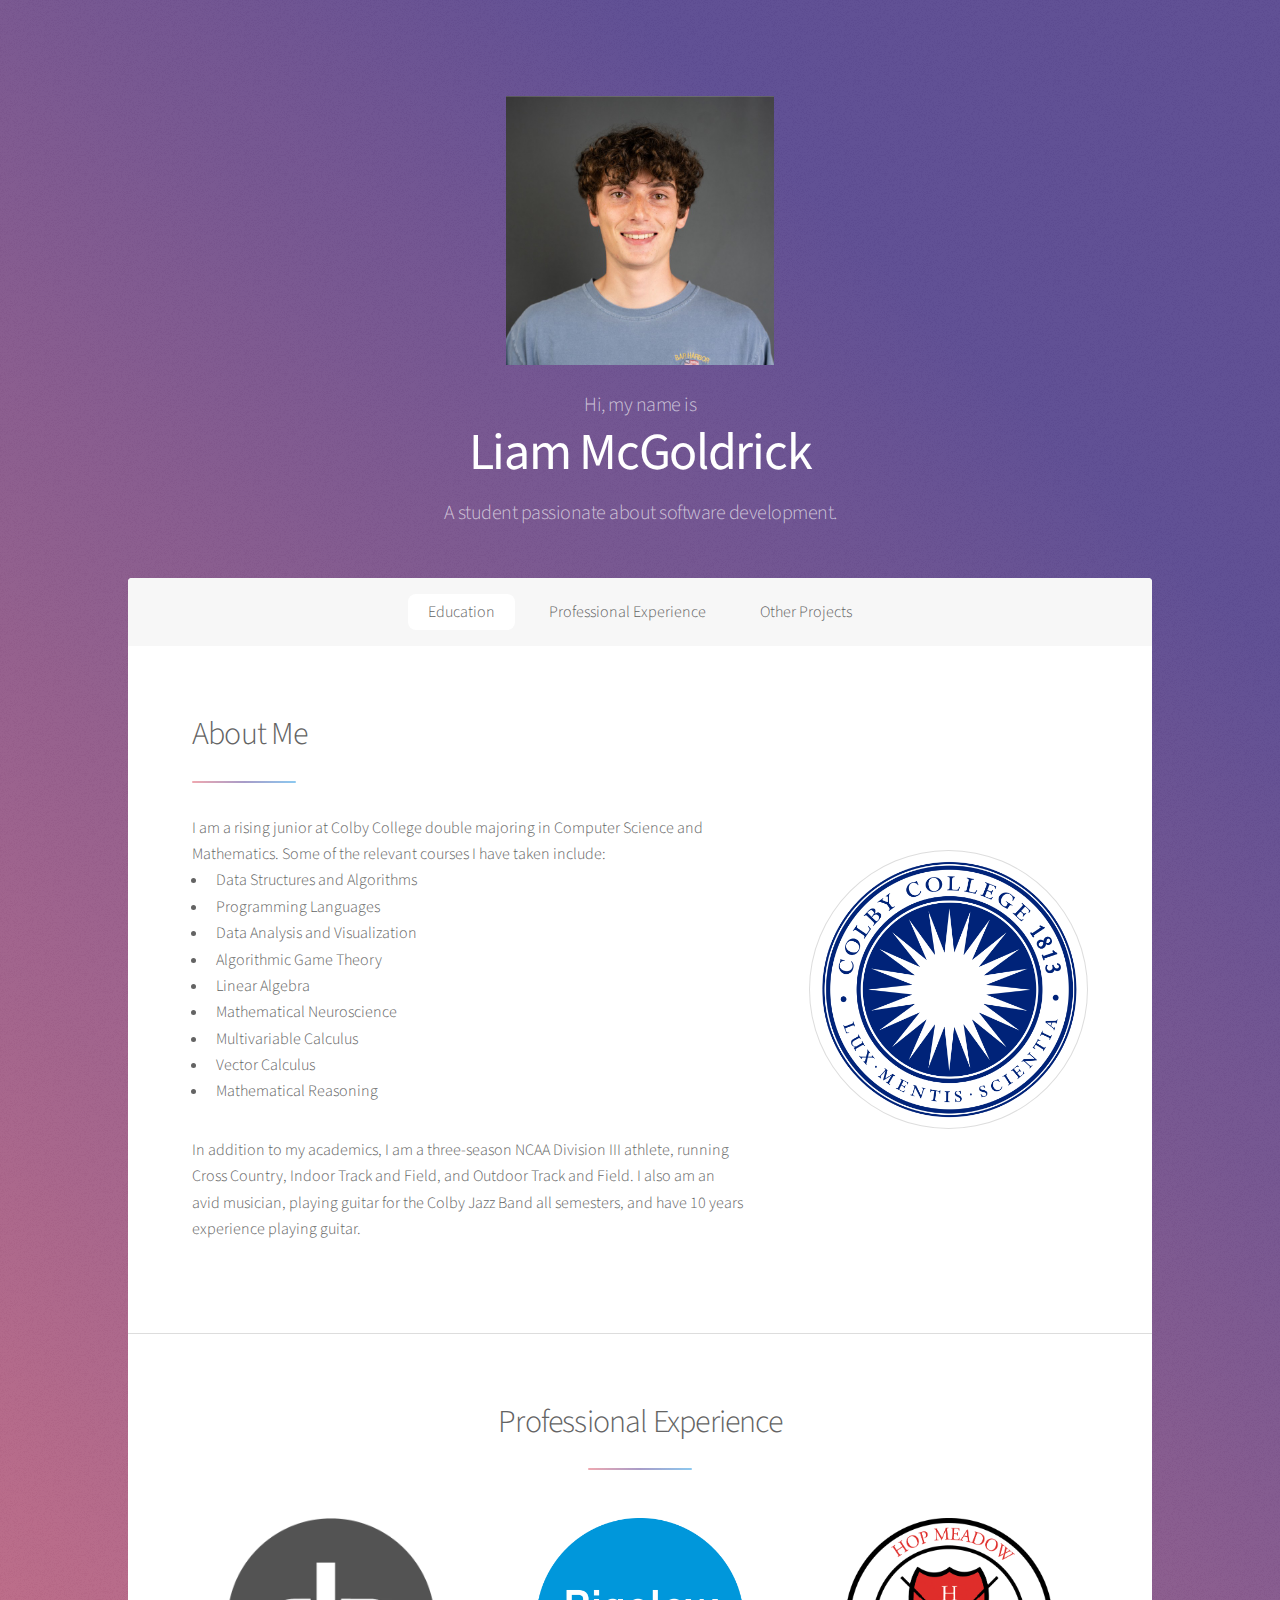
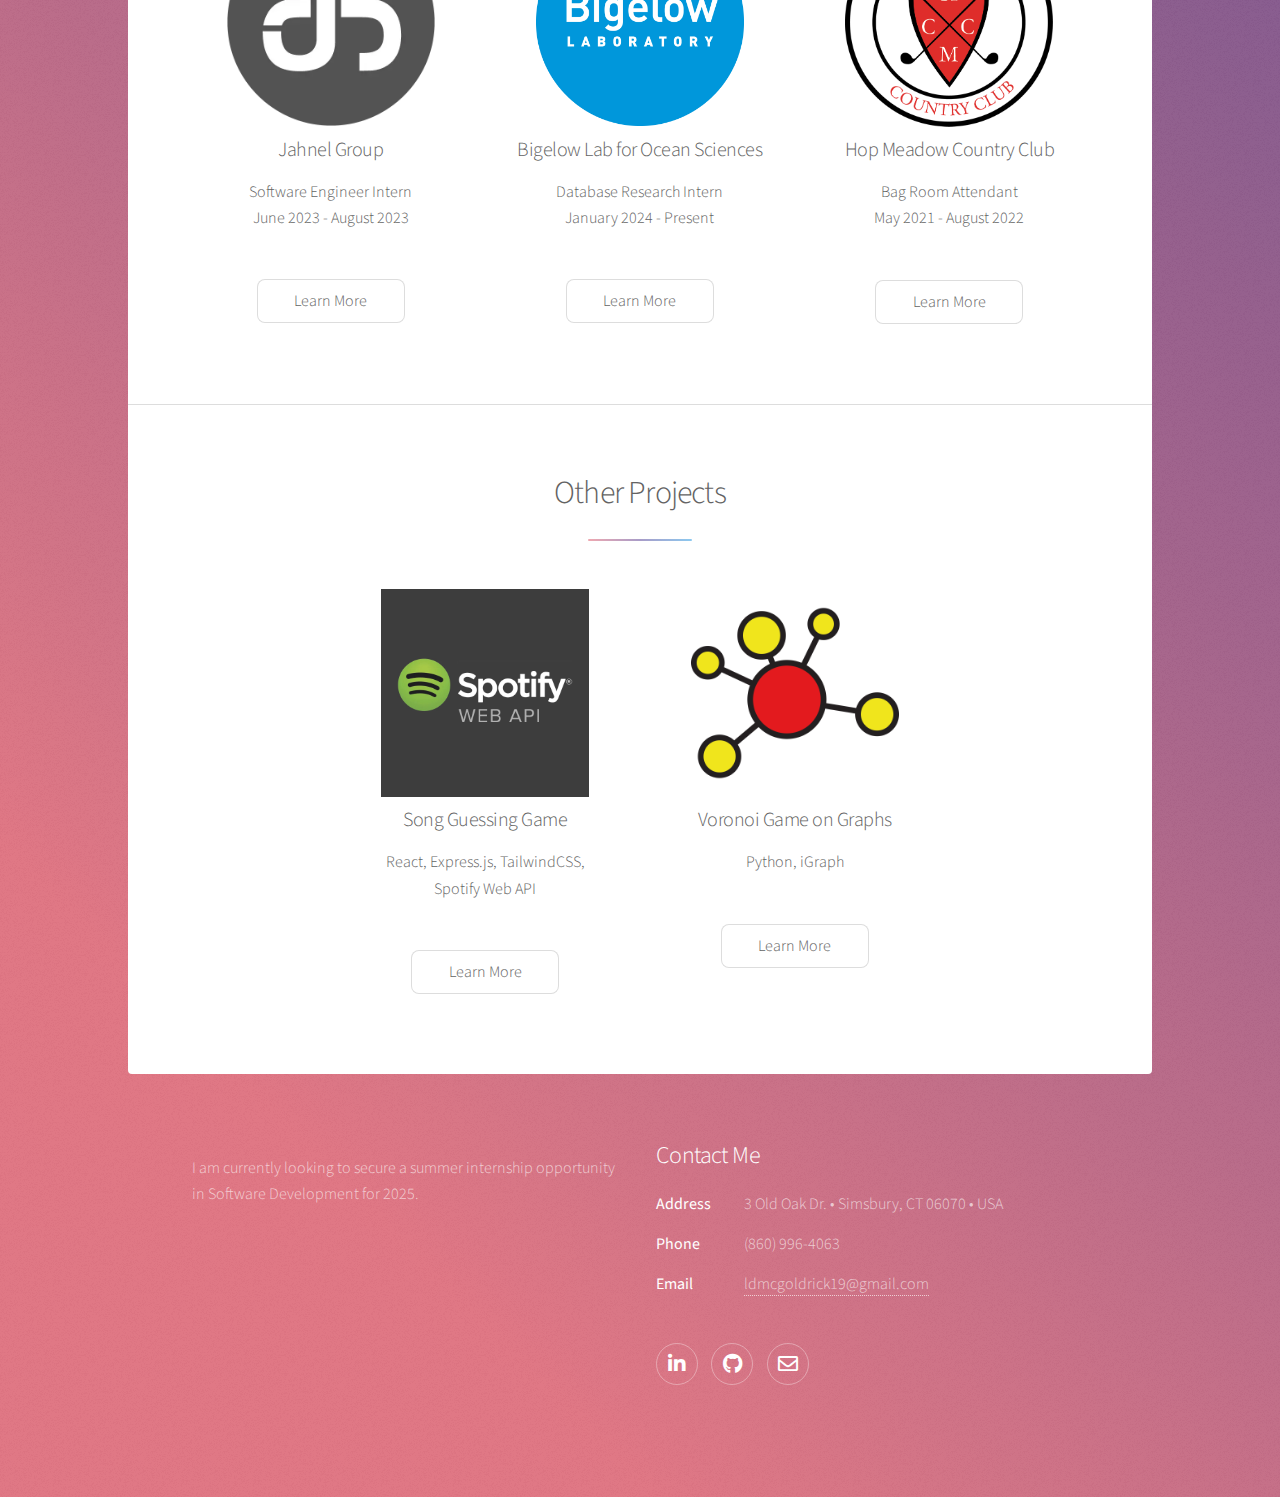
==== index.html @ 1807e09f "Add files via upload" ====
<!DOCTYPE HTML>
<!--
	Stellar by HTML5 UP
	html5up.net | @ajlkn
	Free for personal and commercial use under the CCA 3.0 license (html5up.net/license)
-->
<html>
	<head>
		<title>Liam McGoldrick</title>
		<meta charset="utf-8" />
		<meta name="viewport" content="width=device-width, initial-scale=1, user-scalable=no" />
		<link rel="stylesheet" href="assets/css/main.css" />
		<noscript><link rel="stylesheet" href="assets/css/noscript.css" /></noscript>
	</head>
	<body class="is-preload">

		<!-- Wrapper -->
			<div id="wrapper">

				<!-- Header -->
					<header id="header" class="alt">
						<span class="logo"><img src="images/avatar.jpeg" alt="" /></span>
						<p>Hi, my name is</p>
						<h1><b>Liam McGoldrick</b></h1>
						<p>A student passionate about software development.</p>
					</header>

				<!-- Nav -->
					<nav id="nav">
						<ul>
							<!-- <li><a href="#cta">About me</a></li> -->
							<li><a href="#intro" class="active">Education</a></li>
							<li><a href="#first">Professional Experience</a></li>
							<li><a href="#second">Other Projects</a></li>
							
						</ul>
					</nav>

				<!-- Main -->
					<div id="main">

						<!-- Get Started -->
						<!-- <section id="cta" class="main special">
							<header class="major">
								<h2>About Me</h2>
								<p>I am a student at Colby College</p>
							</header>
							<footer class="major">
								<ul class="actions special">
									<li><a href="generic.html" class="button primary">Get Started</a></li>
									<li><a href="generic.html" class="button">Learn More</a></li>
								</ul>
							</footer>
						</section> -->

						<!-- Introduction -->
							<section id="intro" class="main">
								<div class="spotlight">
									<div class="content">
										<header class="major">
											<h2>About Me</h2>
										</header>
										<p>I am a rising junior at Colby College double majoring in Computer Science and Mathematics. Some of the relevant courses I have taken include: </p>
										<ul>
											<li>Data Structures and Algorithms</li>
											<li>Programming Languages</li>
											<li>Data Analysis and Visualization</li>
											<li>Algorithmic Game Theory</li>
											<li>Linear Algebra</li>
											<li>Mathematical Neuroscience</li>
											<li>Multivariable Calculus</li>
											<li>Vector Calculus</li>
											<li>Mathematical Reasoning</li>
										</ul>
										<p>In addition to my academics, I am a three-season NCAA Division III athlete, running Cross Country, Indoor Track and Field, and Outdoor Track and Field. I also am an avid musician, playing guitar for the Colby Jazz Band all semesters, and have 10 years experience playing guitar.</p><br />
										<!-- <ul class="actions">
											<li><a href="generic.html" class="button">Learn More</a></li>
										</ul> -->
									</div>
									<span class="image"><img src="images/colby.png" alt="" /></span>
								</div>
							</section>

						<!-- First Section -->
							<section id="first" class="main special">
								<header class="major">
									<h2>Professional Experience</h2>
								</header>
								<ul class="features">
									<li>
										<span class="job-logos"><img src="images/jahnel.webp" alt="" /></span>
										<!-- <span class="icon solid major style1 fa-code"></span> -->
										<h3>Jahnel Group</h3>
										<p>Software Engineer Intern</p>
										<p>June 2023 - August 2023</p>
										<footer class="major">
												<a href="jahnel.html" class="button">Learn More</a>
										</footer>
									</li>
									<li>
										<span class="job-logos"><img src="images/bigelow.png" alt="" /></span>
										<!-- <span class="icon major style3 fa-copy"></span> -->
										<h3>Bigelow Lab for Ocean Sciences</h3>
										<p>Database Research Intern</p>
										<p>January 2024 - Present</p>
										<footer class="major">
												<a href="bigelow.html" class="button">Learn More</a>
										</footer>
									</li>
									<li>
										<span class="job-logos"><img src="images/hop.png" alt="" /></span>
										<!-- <span class="icon major style5 fa-gem"></span> -->
										<h3>Hop Meadow Country Club</h3>
										<p>Bag Room Attendant</p>
										<p>May 2021 - August 2022</p>
										<footer class="major">
												<a href="hop.html" class="button">Learn More</a>
										</footer>
									</li>
								</ul>
								<!-- <footer class="major">
									<ul class="actions special">
										<li><a href="generic.html" class="button">Learn More</a></li>
									</ul>
								</footer> -->
							</section>

						<!-- Second Section -->
							<section id="second" class="main special">
								<header class="major">
									<h2>Other Projects</h2>
									<!-- <p>Donec imperdiet consequat consequat. Suspendisse feugiat congue<br />
									posuere. Nulla massa urna, fermentum eget quam aliquet.</p> -->
								</header>
								<!-- <ul class="statistics">
									<li class="style1">
										<span class="icon solid fa-code-branch"></span>
										<strong>5,120</strong> Etiam
									</li>
									<li class="style2">
										<span class="icon fa-folder-open"></span>
										<strong>8,192</strong> Magna
									</li>
									<li class="style3">
										<span class="icon solid fa-signal"></span>
										<strong>2,048</strong> Tempus
									</li>
									<li class="style4">
										<span class="icon solid fa-laptop"></span>
										<strong>4,096</strong> Aliquam
									</li>
									<li class="style5">
										<span class="icon fa-gem"></span>
										<strong>1,024</strong> Nullam
									</li>
								</ul> -->

								<ul class="features">
									<li>
										<span class="job-logos"><img src="images/spotify.jpeg" alt="" /></span>
										<!-- <span class="icon solid major style1 fa-code"></span> -->
										<h3>Song Guessing Game</h3>
										<p>React, Express.js, TailwindCSS,</p>
										<p>Spotify Web API</p>
										<footer class="major">
												<a href="spotify.html" class="button">Learn More</a>
										</footer>
									</li>
									<li>
										<span class="job-logos"><img src="images/igraph.png" alt="" /></span>
										<!-- <span class="icon major style3 fa-copy"></span> -->
										<h3>Voronoi Game on Graphs</h3>
										<p>Python, iGraph</p>
										<footer class="major">
												<a href="igraph.html" class="button">Learn More</a>
										</footer>
									</li>
								</ul>
								
								<!-- <p class="content">Nam elementum nisl et mi a commodo porttitor. Morbi sit amet nisl eu arcu faucibus hendrerit vel a risus. Nam a orci mi, elementum ac arcu sit amet, fermentum pellentesque et purus. Integer maximus varius lorem, sed convallis diam accumsan sed. Etiam porttitor placerat sapien, sed eleifend a enim pulvinar faucibus semper quis ut arcu. Ut non nisl a mollis est efficitur vestibulum. Integer eget purus nec nulla mattis et accumsan ut magna libero. Morbi auctor iaculis porttitor. Sed ut magna ac risus et hendrerit scelerisque. Praesent eleifend lacus in lectus aliquam porta. Cras eu ornare dui curabitur lacinia.</p>
								<footer class="major">
									<ul class="actions special">
										<li><a href="generic.html" class="button">Learn More</a></li>
									</ul>
								</footer> -->
							</section>

					</div>

				<!-- Footer -->
					<footer id="footer">
						<section>
							<h2></h2>
							<p>I am currently looking to secure a summer internship opportunity in Software Development for 2025.</p>
							<!-- <ul class="actions">
								<li><a href="generic.html" class="button">Learn More</a></li>
							</ul> -->
						</section>
						<section>
							<h2>Contact Me</h2>
							<dl class="alt">
								<dt>Address</dt>
								<dd>3 Old Oak Dr. &bull; Simsbury, CT 06070 &bull; USA</dd>
								<dt>Phone</dt>
								<dd>(860) 996-4063</dd>
								<dt>Email</dt>
								<dd><a href="mailto:ldmcgoldrick19@gmail.com">ldmcgoldrick19@gmail.com</a></dd>
							</dl>
							<ul class="icons">
								<li><a href="https://www.linkedin.com/in/liam-mcgoldrick-9737a7256/" class="icon brands fa-linkedin-in alt"><span class="label">LinkedIn</span></a></li>
								<li><a href="https://github.com/ldmcgo26" class="icon brands fa-github alt"><span class="label">GitHub</span></a></li>
								<li><a href="mailto:ldmcgoldrick19@gmail.com" class="icon fa-envelope alt"><span class="label">Email</span></a></li>
							</ul>
						</section>
						<!-- <p class="copyright">&copy; Untitled. Design: <a href="https://html5up.net">HTML5 UP</a>.</p> -->
					</footer>

			</div>

		<!-- Scripts -->
			<script src="assets/js/jquery.min.js"></script>
			<script src="assets/js/jquery.scrollex.min.js"></script>
			<script src="assets/js/jquery.scrolly.min.js"></script>
			<script src="assets/js/browser.min.js"></script>
			<script src="assets/js/breakpoints.min.js"></script>
			<script src="assets/js/util.js"></script>
			<script src="assets/js/main.js"></script>

	</body>
</html>
---- assets/css/main.css ----
@import url(fontawesome-all.min.css);
@import 'https://fonts.googleapis.com/css?family=Source+Sans+Pro:300,400';

/*
	Stellar by HTML5 UP
	html5up.net | @ajlkn
	Free for personal and commercial use under the CCA 3.0 license (html5up.net/license)
*/

html, body, div, span, applet, object,
iframe, h1, h2, h3, h4, h5, h6, p, blockquote,
pre, a, abbr, acronym, address, big, cite,
code, del, dfn, em, img, ins, kbd, q, s, samp,
small, strike, strong, sub, sup, tt, var, b,
u, i, center, dl, dt, dd, ol, ul, li, fieldset,
form, label, legend, table, caption, tbody,
tfoot, thead, tr, th, td, article, aside,
canvas, details, embed, figure, figcaption,
footer, header, hgroup, menu, nav, output, ruby,
section, summary, time, mark, audio, video {
	margin: 0;
	padding: 0;
	border: 0;
	font-size: 100%;
	font: inherit;
	vertical-align: baseline;}

article, aside, details, figcaption, figure,
footer, header, hgroup, menu, nav, section {
	display: block;}

body {
	line-height: 1;
}

ol, ul {
	list-style: none;
}

blockquote, q {
	quotes: none;
}

	blockquote:before, blockquote:after, q:before, q:after {
		content: '';
		content: none;
	}

table {
	border-collapse: collapse;
	border-spacing: 0;
}

body {
	-webkit-text-size-adjust: none;
}

mark {
	background-color: transparent;
	color: inherit;
}

input::-moz-focus-inner {
	border: 0;
	padding: 0;
}

input, select, textarea {
	-moz-appearance: none;
	-webkit-appearance: none;
	-ms-appearance: none;
	appearance: none;
}

/* Basic */

	@-ms-viewport {
		width: device-width;
	}

	body {
		-ms-overflow-style: scrollbar;
	}

	@media screen and (max-width: 480px) {

		html, body {
			min-width: 320px;
		}

	}

	html {
		box-sizing: border-box;
	}

	*, *:before, *:after {
		box-sizing: inherit;
	}

	body {
		background-color: #935d8c;
		background-image: url("images/overlay.png"), -moz-linear-gradient(45deg, #e37682 15%, #5f4d93 85%);
		background-image: url("images/overlay.png"), -webkit-linear-gradient(45deg, #e37682 15%, #5f4d93 85%);
		background-image: url("images/overlay.png"), -ms-linear-gradient(45deg, #e37682 15%, #5f4d93 85%);
		background-image: url("images/overlay.png"), linear-gradient(45deg, #e37682 15%, #5f4d93 85%);
	}

		body.is-preload *, body.is-preload *:before, body.is-preload *:after {
			-moz-animation: none !important;
			-webkit-animation: none !important;
			-ms-animation: none !important;
			animation: none !important;
			-moz-transition: none !important;
			-webkit-transition: none !important;
			-ms-transition: none !important;
			transition: none !important;
		}

/* Type */

	body {
		background-color: #935d8c;
		color: rgba(255, 255, 255, 0.65);
	}

	body, input, select, textarea {
		font-family: "Source Sans Pro", Helvetica, sans-serif;
		font-size: 17pt;
		font-weight: 300;
		line-height: 1.65;
	}

		@media screen and (max-width: 1680px) {

			body, input, select, textarea {
				font-size: 14pt;
			}

		}

		@media screen and (max-width: 1280px) {

			body, input, select, textarea {
				font-size: 12pt;
			}

		}

		@media screen and (max-width: 360px) {

			body, input, select, textarea {
				font-size: 11pt;
			}

		}

	a {
		-moz-transition: color 0.2s ease, border-bottom 0.2s ease;
		-webkit-transition: color 0.2s ease, border-bottom 0.2s ease;
		-ms-transition: color 0.2s ease, border-bottom 0.2s ease;
		transition: color 0.2s ease, border-bottom 0.2s ease;
		text-decoration: none;
		border-bottom: dotted 1px;
		color: inherit;
	}

		a:hover {
			border-bottom-color: transparent;
		}

	strong, b {
		font-weight: 400;
	}

	em, i {
		font-style: italic;
	}

	/* p {
		margin: 0 0 2em 0;
	} */

		p.content {
			-moz-columns: 20em 2;
			-webkit-columns: 20em 2;
			-ms-columns: 20em 2;
			columns: 20em 2;
			-moz-column-gap: 2em;
			-webkit-column-gap: 2em;
			-ms-column-gap: 2em;
			column-gap: 2em;
			text-align: justify;
		}

	h1, h2, h3, h4, h5, h6 {
		font-weight: 300;
		line-height: 1.5;
		margin: 0 0 0.7em 0;
		letter-spacing: -0.025em;
	}

		h1 a, h2 a, h3 a, h4 a, h5 a, h6 a {
			color: inherit;
			text-decoration: none;
		}

	h1 {
		font-size: 2.5em;
		line-height: 1.2;
	}

	h2 {
		font-size: 1.5em;
	}

	h3 {
		font-size: 1.25em;
	}

	h4 {
		font-size: 1.1em;
	}

	h5 {
		font-size: 0.9em;
	}

	h6 {
		font-size: 0.7em;
	}

	@media screen and (max-width: 736px) {

		h1 {
			font-size: 2em;
		}

	}

	sub {
		font-size: 0.8em;
		position: relative;
		top: 0.5em;
	}

	sup {
		font-size: 0.8em;
		position: relative;
		top: -0.5em;
	}

	blockquote {
		border-left: solid 4px;
		font-style: italic;
		margin: 0 0 2em 0;
		padding: 0.5em 0 0.5em 2em;
	}

	code {
		border-radius: 8px;
		border: solid 1px;
		font-family: "Courier New", monospace;
		font-size: 0.9em;
		margin: 0 0.25em;
		padding: 0.25em 0.65em;
	}

	pre {
		-webkit-overflow-scrolling: touch;
		font-family: "Courier New", monospace;
		font-size: 0.9em;
		margin: 0 0 2em 0;
	}

		pre code {
			display: block;
			line-height: 1.75;
			padding: 1em 1.5em;
			overflow-x: auto;
		}

	hr {
		border: 0;
		border-bottom: solid 1px;
		margin: 2em 0;
	}

		hr.major {
			margin: 3em 0;
		}

	.align-left {
		text-align: left;
	}

	.align-center {
		text-align: center;
	}

	.align-right {
		text-align: right;
	}

	input, select, textarea {
		color: #ffffff;
	}

	a:hover {
		color: #ffffff;
	}

	strong, b {
		color: #ffffff;
	}

	h1, h2, h3, h4, h5, h6 {
		color: #ffffff;
	}

	blockquote {
		border-left-color: rgba(255, 255, 255, 0.35);
	}

	code {
		background: rgba(255, 255, 255, 0.075);
		border-color: rgba(255, 255, 255, 0.35);
	}

	hr {
		border-bottom-color: rgba(255, 255, 255, 0.35);
	}

/* Row */

	.row {
		display: flex;
		flex-wrap: wrap;
		box-sizing: border-box;
		align-items: stretch;
	}

		.row > * {
			box-sizing: border-box;
		}

		.row.gtr-uniform > * > :last-child {
			margin-bottom: 0;
		}

		.row.aln-left {
			justify-content: flex-start;
		}

		.row.aln-center {
			justify-content: center;
		}

		.row.aln-right {
			justify-content: flex-end;
		}

		.row.aln-top {
			align-items: flex-start;
		}

		.row.aln-middle {
			align-items: center;
		}

		.row.aln-bottom {
			align-items: flex-end;
		}

		.row > .imp {
			order: -1;
		}

		.row > .col-1 {
			width: 8.33333%;
		}

		.row > .off-1 {
			margin-left: 8.33333%;
		}

		.row > .col-2 {
			width: 16.66667%;
		}

		.row > .off-2 {
			margin-left: 16.66667%;
		}

		.row > .col-3 {
			width: 25%;
		}

		.row > .off-3 {
			margin-left: 25%;
		}

		.row > .col-4 {
			width: 33.33333%;
		}

		.row > .off-4 {
			margin-left: 33.33333%;
		}

		.row > .col-5 {
			width: 41.66667%;
		}

		.row > .off-5 {
			margin-left: 41.66667%;
		}

		.row > .col-6 {
			width: 50%;
		}

		.row > .off-6 {
			margin-left: 50%;
		}

		.row > .col-7 {
			width: 58.33333%;
		}

		.row > .off-7 {
			margin-left: 58.33333%;
		}

		.row > .col-8 {
			width: 66.66667%;
		}

		.row > .off-8 {
			margin-left: 66.66667%;
		}

		.row > .col-9 {
			width: 75%;
		}

		.row > .off-9 {
			margin-left: 75%;
		}

		.row > .col-10 {
			width: 83.33333%;
		}

		.row > .off-10 {
			margin-left: 83.33333%;
		}

		.row > .col-11 {
			width: 91.66667%;
		}

		.row > .off-11 {
			margin-left: 91.66667%;
		}

		.row > .col-12 {
			width: 100%;
		}

		.row > .off-12 {
			margin-left: 100%;
		}

		.row.gtr-0 {
			margin-top: 0;
			margin-left: 0em;
		}

			.row.gtr-0 > * {
				padding: 0 0 0 0em;
			}

			.row.gtr-0.gtr-uniform {
				margin-top: 0em;
			}

				.row.gtr-0.gtr-uniform > * {
					padding-top: 0em;
				}

		.row.gtr-25 {
			margin-top: 0;
			margin-left: -0.375em;
		}

			.row.gtr-25 > * {
				padding: 0 0 0 0.375em;
			}

			.row.gtr-25.gtr-uniform {
				margin-top: -0.375em;
			}

				.row.gtr-25.gtr-uniform > * {
					padding-top: 0.375em;
				}

		.row.gtr-50 {
			margin-top: 0;
			margin-left: -0.75em;
		}

			.row.gtr-50 > * {
				padding: 0 0 0 0.75em;
			}

			.row.gtr-50.gtr-uniform {
				margin-top: -0.75em;
			}

				.row.gtr-50.gtr-uniform > * {
					padding-top: 0.75em;
				}

		.row {
			margin-top: 0;
			margin-left: -1.5em;
		}

			.row > * {
				padding: 0 0 0 1.5em;
			}

			.row.gtr-uniform {
				margin-top: -1.5em;
			}

				.row.gtr-uniform > * {
					padding-top: 1.5em;
				}

		.row.gtr-150 {
			margin-top: 0;
			margin-left: -2.25em;
		}

			.row.gtr-150 > * {
				padding: 0 0 0 2.25em;
			}

			.row.gtr-150.gtr-uniform {
				margin-top: -2.25em;
			}

				.row.gtr-150.gtr-uniform > * {
					padding-top: 2.25em;
				}

		.row.gtr-200 {
			margin-top: 0;
			margin-left: -3em;
		}

			.row.gtr-200 > * {
				padding: 0 0 0 3em;
			}

			.row.gtr-200.gtr-uniform {
				margin-top: -3em;
			}

				.row.gtr-200.gtr-uniform > * {
					padding-top: 3em;
				}

		@media screen and (max-width: 1680px) {

			.row {
				display: flex;
				flex-wrap: wrap;
				box-sizing: border-box;
				align-items: stretch;
			}

				.row > * {
					box-sizing: border-box;
				}

				.row.gtr-uniform > * > :last-child {
					margin-bottom: 0;
				}

				.row.aln-left {
					justify-content: flex-start;
				}

				.row.aln-center {
					justify-content: center;
				}

				.row.aln-right {
					justify-content: flex-end;
				}

				.row.aln-top {
					align-items: flex-start;
				}

				.row.aln-middle {
					align-items: center;
				}

				.row.aln-bottom {
					align-items: flex-end;
				}

				.row > .imp-xlarge {
					order: -1;
				}

				.row > .col-1-xlarge {
					width: 8.33333%;
				}

				.row > .off-1-xlarge {
					margin-left: 8.33333%;
				}

				.row > .col-2-xlarge {
					width: 16.66667%;
				}

				.row > .off-2-xlarge {
					margin-left: 16.66667%;
				}

				.row > .col-3-xlarge {
					width: 25%;
				}

				.row > .off-3-xlarge {
					margin-left: 25%;
				}

				.row > .col-4-xlarge {
					width: 33.33333%;
				}

				.row > .off-4-xlarge {
					margin-left: 33.33333%;
				}

				.row > .col-5-xlarge {
					width: 41.66667%;
				}

				.row > .off-5-xlarge {
					margin-left: 41.66667%;
				}

				.row > .col-6-xlarge {
					width: 50%;
				}

				.row > .off-6-xlarge {
					margin-left: 50%;
				}

				.row > .col-7-xlarge {
					width: 58.33333%;
				}

				.row > .off-7-xlarge {
					margin-left: 58.33333%;
				}

				.row > .col-8-xlarge {
					width: 66.66667%;
				}

				.row > .off-8-xlarge {
					margin-left: 66.66667%;
				}

				.row > .col-9-xlarge {
					width: 75%;
				}

				.row > .off-9-xlarge {
					margin-left: 75%;
				}

				.row > .col-10-xlarge {
					width: 83.33333%;
				}

				.row > .off-10-xlarge {
					margin-left: 83.33333%;
				}

				.row > .col-11-xlarge {
					width: 91.66667%;
				}

				.row > .off-11-xlarge {
					margin-left: 91.66667%;
				}

				.row > .col-12-xlarge {
					width: 100%;
				}

				.row > .off-12-xlarge {
					margin-left: 100%;
				}

				.row.gtr-0 {
					margin-top: 0;
					margin-left: 0em;
				}

					.row.gtr-0 > * {
						padding: 0 0 0 0em;
					}

					.row.gtr-0.gtr-uniform {
						margin-top: 0em;
					}

						.row.gtr-0.gtr-uniform > * {
							padding-top: 0em;
						}

				.row.gtr-25 {
					margin-top: 0;
					margin-left: -0.375em;
				}

					.row.gtr-25 > * {
						padding: 0 0 0 0.375em;
					}

					.row.gtr-25.gtr-uniform {
						margin-top: -0.375em;
					}

						.row.gtr-25.gtr-uniform > * {
							padding-top: 0.375em;
						}

				.row.gtr-50 {
					margin-top: 0;
					margin-left: -0.75em;
				}

					.row.gtr-50 > * {
						padding: 0 0 0 0.75em;
					}

					.row.gtr-50.gtr-uniform {
						margin-top: -0.75em;
					}

						.row.gtr-50.gtr-uniform > * {
							padding-top: 0.75em;
						}

				.row {
					margin-top: 0;
					margin-left: -1.5em;
				}

					.row > * {
						padding: 0 0 0 1.5em;
					}

					.row.gtr-uniform {
						margin-top: -1.5em;
					}

						.row.gtr-uniform > * {
							padding-top: 1.5em;
						}

				.row.gtr-150 {
					margin-top: 0;
					margin-left: -2.25em;
				}

					.row.gtr-150 > * {
						padding: 0 0 0 2.25em;
					}

					.row.gtr-150.gtr-uniform {
						margin-top: -2.25em;
					}

						.row.gtr-150.gtr-uniform > * {
							padding-top: 2.25em;
						}

				.row.gtr-200 {
					margin-top: 0;
					margin-left: -3em;
				}

					.row.gtr-200 > * {
						padding: 0 0 0 3em;
					}

					.row.gtr-200.gtr-uniform {
						margin-top: -3em;
					}

						.row.gtr-200.gtr-uniform > * {
							padding-top: 3em;
						}

		}

		@media screen and (max-width: 1280px) {

			.row {
				display: flex;
				flex-wrap: wrap;
				box-sizing: border-box;
				align-items: stretch;
			}

				.row > * {
					box-sizing: border-box;
				}

				.row.gtr-uniform > * > :last-child {
					margin-bottom: 0;
				}

				.row.aln-left {
					justify-content: flex-start;
				}

				.row.aln-center {
					justify-content: center;
				}

				.row.aln-right {
					justify-content: flex-end;
				}

				.row.aln-top {
					align-items: flex-start;
				}

				.row.aln-middle {
					align-items: center;
				}

				.row.aln-bottom {
					align-items: flex-end;
				}

				.row > .imp-large {
					order: -1;
				}

				.row > .col-1-large {
					width: 8.33333%;
				}

				.row > .off-1-large {
					margin-left: 8.33333%;
				}

				.row > .col-2-large {
					width: 16.66667%;
				}

				.row > .off-2-large {
					margin-left: 16.66667%;
				}

				.row > .col-3-large {
					width: 25%;
				}

				.row > .off-3-large {
					margin-left: 25%;
				}

				.row > .col-4-large {
					width: 33.33333%;
				}

				.row > .off-4-large {
					margin-left: 33.33333%;
				}

				.row > .col-5-large {
					width: 41.66667%;
				}

				.row > .off-5-large {
					margin-left: 41.66667%;
				}

				.row > .col-6-large {
					width: 50%;
				}

				.row > .off-6-large {
					margin-left: 50%;
				}

				.row > .col-7-large {
					width: 58.33333%;
				}

				.row > .off-7-large {
					margin-left: 58.33333%;
				}

				.row > .col-8-large {
					width: 66.66667%;
				}

				.row > .off-8-large {
					margin-left: 66.66667%;
				}

				.row > .col-9-large {
					width: 75%;
				}

				.row > .off-9-large {
					margin-left: 75%;
				}

				.row > .col-10-large {
					width: 83.33333%;
				}

				.row > .off-10-large {
					margin-left: 83.33333%;
				}

				.row > .col-11-large {
					width: 91.66667%;
				}

				.row > .off-11-large {
					margin-left: 91.66667%;
				}

				.row > .col-12-large {
					width: 100%;
				}

				.row > .off-12-large {
					margin-left: 100%;
				}

				.row.gtr-0 {
					margin-top: 0;
					margin-left: 0em;
				}

					.row.gtr-0 > * {
						padding: 0 0 0 0em;
					}

					.row.gtr-0.gtr-uniform {
						margin-top: 0em;
					}

						.row.gtr-0.gtr-uniform > * {
							padding-top: 0em;
						}

				.row.gtr-25 {
					margin-top: 0;
					margin-left: -0.375em;
				}

					.row.gtr-25 > * {
						padding: 0 0 0 0.375em;
					}

					.row.gtr-25.gtr-uniform {
						margin-top: -0.375em;
					}

						.row.gtr-25.gtr-uniform > * {
							padding-top: 0.375em;
						}

				.row.gtr-50 {
					margin-top: 0;
					margin-left: -0.75em;
				}

					.row.gtr-50 > * {
						padding: 0 0 0 0.75em;
					}

					.row.gtr-50.gtr-uniform {
						margin-top: -0.75em;
					}

						.row.gtr-50.gtr-uniform > * {
							padding-top: 0.75em;
						}

				.row {
					margin-top: 0;
					margin-left: -1.5em;
				}

					.row > * {
						padding: 0 0 0 1.5em;
					}

					.row.gtr-uniform {
						margin-top: -1.5em;
					}

						.row.gtr-uniform > * {
							padding-top: 1.5em;
						}

				.row.gtr-150 {
					margin-top: 0;
					margin-left: -2.25em;
				}

					.row.gtr-150 > * {
						padding: 0 0 0 2.25em;
					}

					.row.gtr-150.gtr-uniform {
						margin-top: -2.25em;
					}

						.row.gtr-150.gtr-uniform > * {
							padding-top: 2.25em;
						}

				.row.gtr-200 {
					margin-top: 0;
					margin-left: -3em;
				}

					.row.gtr-200 > * {
						padding: 0 0 0 3em;
					}

					.row.gtr-200.gtr-uniform {
						margin-top: -3em;
					}

						.row.gtr-200.gtr-uniform > * {
							padding-top: 3em;
						}

		}

		@media screen and (max-width: 980px) {

			.row {
				display: flex;
				flex-wrap: wrap;
				box-sizing: border-box;
				align-items: stretch;
			}

				.row > * {
					box-sizing: border-box;
				}

				.row.gtr-uniform > * > :last-child {
					margin-bottom: 0;
				}

				.row.aln-left {
					justify-content: flex-start;
				}

				.row.aln-center {
					justify-content: center;
				}

				.row.aln-right {
					justify-content: flex-end;
				}

				.row.aln-top {
					align-items: flex-start;
				}

				.row.aln-middle {
					align-items: center;
				}

				.row.aln-bottom {
					align-items: flex-end;
				}

				.row > .imp-medium {
					order: -1;
				}

				.row > .col-1-medium {
					width: 8.33333%;
				}

				.row > .off-1-medium {
					margin-left: 8.33333%;
				}

				.row > .col-2-medium {
					width: 16.66667%;
				}

				.row > .off-2-medium {
					margin-left: 16.66667%;
				}

				.row > .col-3-medium {
					width: 25%;
				}

				.row > .off-3-medium {
					margin-left: 25%;
				}

				.row > .col-4-medium {
					width: 33.33333%;
				}

				.row > .off-4-medium {
					margin-left: 33.33333%;
				}

				.row > .col-5-medium {
					width: 41.66667%;
				}

				.row > .off-5-medium {
					margin-left: 41.66667%;
				}

				.row > .col-6-medium {
					width: 50%;
				}

				.row > .off-6-medium {
					margin-left: 50%;
				}

				.row > .col-7-medium {
					width: 58.33333%;
				}

				.row > .off-7-medium {
					margin-left: 58.33333%;
				}

				.row > .col-8-medium {
					width: 66.66667%;
				}

				.row > .off-8-medium {
					margin-left: 66.66667%;
				}

				.row > .col-9-medium {
					width: 75%;
				}

				.row > .off-9-medium {
					margin-left: 75%;
				}

				.row > .col-10-medium {
					width: 83.33333%;
				}

				.row > .off-10-medium {
					margin-left: 83.33333%;
				}

				.row > .col-11-medium {
					width: 91.66667%;
				}

				.row > .off-11-medium {
					margin-left: 91.66667%;
				}

				.row > .col-12-medium {
					width: 100%;
				}

				.row > .off-12-medium {
					margin-left: 100%;
				}

				.row.gtr-0 {
					margin-top: 0;
					margin-left: 0em;
				}

					.row.gtr-0 > * {
						padding: 0 0 0 0em;
					}

					.row.gtr-0.gtr-uniform {
						margin-top: 0em;
					}

						.row.gtr-0.gtr-uniform > * {
							padding-top: 0em;
						}

				.row.gtr-25 {
					margin-top: 0;
					margin-left: -0.375em;
				}

					.row.gtr-25 > * {
						padding: 0 0 0 0.375em;
					}

					.row.gtr-25.gtr-uniform {
						margin-top: -0.375em;
					}

						.row.gtr-25.gtr-uniform > * {
							padding-top: 0.375em;
						}

				.row.gtr-50 {
					margin-top: 0;
					margin-left: -0.75em;
				}

					.row.gtr-50 > * {
						padding: 0 0 0 0.75em;
					}

					.row.gtr-50.gtr-uniform {
						margin-top: -0.75em;
					}

						.row.gtr-50.gtr-uniform > * {
							padding-top: 0.75em;
						}

				.row {
					margin-top: 0;
					margin-left: -1.5em;
				}

					.row > * {
						padding: 0 0 0 1.5em;
					}

					.row.gtr-uniform {
						margin-top: -1.5em;
					}

						.row.gtr-uniform > * {
							padding-top: 1.5em;
						}

				.row.gtr-150 {
					margin-top: 0;
					margin-left: -2.25em;
				}

					.row.gtr-150 > * {
						padding: 0 0 0 2.25em;
					}

					.row.gtr-150.gtr-uniform {
						margin-top: -2.25em;
					}

						.row.gtr-150.gtr-uniform > * {
							padding-top: 2.25em;
						}

				.row.gtr-200 {
					margin-top: 0;
					margin-left: -3em;
				}

					.row.gtr-200 > * {
						padding: 0 0 0 3em;
					}

					.row.gtr-200.gtr-uniform {
						margin-top: -3em;
					}

						.row.gtr-200.gtr-uniform > * {
							padding-top: 3em;
						}

		}

		@media screen and (max-width: 736px) {

			.row {
				display: flex;
				flex-wrap: wrap;
				box-sizing: border-box;
				align-items: stretch;
			}

				.row > * {
					box-sizing: border-box;
				}

				.row.gtr-uniform > * > :last-child {
					margin-bottom: 0;
				}

				.row.aln-left {
					justify-content: flex-start;
				}

				.row.aln-center {
					justify-content: center;
				}

				.row.aln-right {
					justify-content: flex-end;
				}

				.row.aln-top {
					align-items: flex-start;
				}

				.row.aln-middle {
					align-items: center;
				}

				.row.aln-bottom {
					align-items: flex-end;
				}

				.row > .imp-small {
					order: -1;
				}

				.row > .col-1-small {
					width: 8.33333%;
				}

				.row > .off-1-small {
					margin-left: 8.33333%;
				}

				.row > .col-2-small {
					width: 16.66667%;
				}

				.row > .off-2-small {
					margin-left: 16.66667%;
				}

				.row > .col-3-small {
					width: 25%;
				}

				.row > .off-3-small {
					margin-left: 25%;
				}

				.row > .col-4-small {
					width: 33.33333%;
				}

				.row > .off-4-small {
					margin-left: 33.33333%;
				}

				.row > .col-5-small {
					width: 41.66667%;
				}

				.row > .off-5-small {
					margin-left: 41.66667%;
				}

				.row > .col-6-small {
					width: 50%;
				}

				.row > .off-6-small {
					margin-left: 50%;
				}

				.row > .col-7-small {
					width: 58.33333%;
				}

				.row > .off-7-small {
					margin-left: 58.33333%;
				}

				.row > .col-8-small {
					width: 66.66667%;
				}

				.row > .off-8-small {
					margin-left: 66.66667%;
				}

				.row > .col-9-small {
					width: 75%;
				}

				.row > .off-9-small {
					margin-left: 75%;
				}

				.row > .col-10-small {
					width: 83.33333%;
				}

				.row > .off-10-small {
					margin-left: 83.33333%;
				}

				.row > .col-11-small {
					width: 91.66667%;
				}

				.row > .off-11-small {
					margin-left: 91.66667%;
				}

				.row > .col-12-small {
					width: 100%;
				}

				.row > .off-12-small {
					margin-left: 100%;
				}

				.row.gtr-0 {
					margin-top: 0;
					margin-left: 0em;
				}

					.row.gtr-0 > * {
						padding: 0 0 0 0em;
					}

					.row.gtr-0.gtr-uniform {
						margin-top: 0em;
					}

						.row.gtr-0.gtr-uniform > * {
							padding-top: 0em;
						}

				.row.gtr-25 {
					margin-top: 0;
					margin-left: -0.25em;
				}

					.row.gtr-25 > * {
						padding: 0 0 0 0.25em;
					}

					.row.gtr-25.gtr-uniform {
						margin-top: -0.25em;
					}

						.row.gtr-25.gtr-uniform > * {
							padding-top: 0.25em;
						}

				.row.gtr-50 {
					margin-top: 0;
					margin-left: -0.5em;
				}

					.row.gtr-50 > * {
						padding: 0 0 0 0.5em;
					}

					.row.gtr-50.gtr-uniform {
						margin-top: -0.5em;
					}

						.row.gtr-50.gtr-uniform > * {
							padding-top: 0.5em;
						}

				.row {
					margin-top: 0;
					margin-left: -1em;
				}

					.row > * {
						padding: 0 0 0 1em;
					}

					.row.gtr-uniform {
						margin-top: -1em;
					}

						.row.gtr-uniform > * {
							padding-top: 1em;
						}

				.row.gtr-150 {
					margin-top: 0;
					margin-left: -1.5em;
				}

					.row.gtr-150 > * {
						padding: 0 0 0 1.5em;
					}

					.row.gtr-150.gtr-uniform {
						margin-top: -1.5em;
					}

						.row.gtr-150.gtr-uniform > * {
							padding-top: 1.5em;
						}

				.row.gtr-200 {
					margin-top: 0;
					margin-left: -2em;
				}

					.row.gtr-200 > * {
						padding: 0 0 0 2em;
					}

					.row.gtr-200.gtr-uniform {
						margin-top: -2em;
					}

						.row.gtr-200.gtr-uniform > * {
							padding-top: 2em;
						}

		}

		@media screen and (max-width: 480px) {

			.row {
				display: flex;
				flex-wrap: wrap;
				box-sizing: border-box;
				align-items: stretch;
			}

				.row > * {
					box-sizing: border-box;
				}

				.row.gtr-uniform > * > :last-child {
					margin-bottom: 0;
				}

				.row.aln-left {
					justify-content: flex-start;
				}

				.row.aln-center {
					justify-content: center;
				}

				.row.aln-right {
					justify-content: flex-end;
				}

				.row.aln-top {
					align-items: flex-start;
				}

				.row.aln-middle {
					align-items: center;
				}

				.row.aln-bottom {
					align-items: flex-end;
				}

				.row > .imp-xsmall {
					order: -1;
				}

				.row > .col-1-xsmall {
					width: 8.33333%;
				}

				.row > .off-1-xsmall {
					margin-left: 8.33333%;
				}

				.row > .col-2-xsmall {
					width: 16.66667%;
				}

				.row > .off-2-xsmall {
					margin-left: 16.66667%;
				}

				.row > .col-3-xsmall {
					width: 25%;
				}

				.row > .off-3-xsmall {
					margin-left: 25%;
				}

				.row > .col-4-xsmall {
					width: 33.33333%;
				}

				.row > .off-4-xsmall {
					margin-left: 33.33333%;
				}

				.row > .col-5-xsmall {
					width: 41.66667%;
				}

				.row > .off-5-xsmall {
					margin-left: 41.66667%;
				}

				.row > .col-6-xsmall {
					width: 50%;
				}

				.row > .off-6-xsmall {
					margin-left: 50%;
				}

				.row > .col-7-xsmall {
					width: 58.33333%;
				}

				.row > .off-7-xsmall {
					margin-left: 58.33333%;
				}

				.row > .col-8-xsmall {
					width: 66.66667%;
				}

				.row > .off-8-xsmall {
					margin-left: 66.66667%;
				}

				.row > .col-9-xsmall {
					width: 75%;
				}

				.row > .off-9-xsmall {
					margin-left: 75%;
				}

				.row > .col-10-xsmall {
					width: 83.33333%;
				}

				.row > .off-10-xsmall {
					margin-left: 83.33333%;
				}

				.row > .col-11-xsmall {
					width: 91.66667%;
				}

				.row > .off-11-xsmall {
					margin-left: 91.66667%;
				}

				.row > .col-12-xsmall {
					width: 100%;
				}

				.row > .off-12-xsmall {
					margin-left: 100%;
				}

				.row.gtr-0 {
					margin-top: 0;
					margin-left: 0em;
				}

					.row.gtr-0 > * {
						padding: 0 0 0 0em;
					}

					.row.gtr-0.gtr-uniform {
						margin-top: 0em;
					}

						.row.gtr-0.gtr-uniform > * {
							padding-top: 0em;
						}

				.row.gtr-25 {
					margin-top: 0;
					margin-left: -0.3125em;
				}

					.row.gtr-25 > * {
						padding: 0 0 0 0.3125em;
					}

					.row.gtr-25.gtr-uniform {
						margin-top: -0.3125em;
					}

						.row.gtr-25.gtr-uniform > * {
							padding-top: 0.3125em;
						}

				.row.gtr-50 {
					margin-top: 0;
					margin-left: -0.625em;
				}

					.row.gtr-50 > * {
						padding: 0 0 0 0.625em;
					}

					.row.gtr-50.gtr-uniform {
						margin-top: -0.625em;
					}

						.row.gtr-50.gtr-uniform > * {
							padding-top: 0.625em;
						}

				.row {
					margin-top: 0;
					margin-left: -1.25em;
				}

					.row > * {
						padding: 0 0 0 1.25em;
					}

					.row.gtr-uniform {
						margin-top: -1.25em;
					}

						.row.gtr-uniform > * {
							padding-top: 1.25em;
						}

				.row.gtr-150 {
					margin-top: 0;
					margin-left: -1.875em;
				}

					.row.gtr-150 > * {
						padding: 0 0 0 1.875em;
					}

					.row.gtr-150.gtr-uniform {
						margin-top: -1.875em;
					}

						.row.gtr-150.gtr-uniform > * {
							padding-top: 1.875em;
						}

				.row.gtr-200 {
					margin-top: 0;
					margin-left: -2.5em;
				}

					.row.gtr-200 > * {
						padding: 0 0 0 2.5em;
					}

					.row.gtr-200.gtr-uniform {
						margin-top: -2.5em;
					}

						.row.gtr-200.gtr-uniform > * {
							padding-top: 2.5em;
						}

		}

/* Box */

	.box {
		border-radius: 8px;
		border: solid;
		margin-bottom: 2em;
		padding: 1.5em;
	}

		.box > :last-child,
		.box > :last-child > :last-child,
		.box > :last-child > :last-child > :last-child {
			margin-bottom: 0;
		}

		.box.alt {
			border: 0;
			border-radius: 0;
			padding: 0;
		}

	.box {
		border-color: rgba(255, 255, 255, 0.35);
	}

/* Button */

	input[type="submit"],
	input[type="reset"],
	input[type="button"],
	button,
	.button {
		-moz-appearance: none;
		-webkit-appearance: none;
		-ms-appearance: none;
		appearance: none;
		-moz-transition: background-color 0.2s ease-in-out, color 0.2s ease-in-out;
		-webkit-transition: background-color 0.2s ease-in-out, color 0.2s ease-in-out;
		-ms-transition: background-color 0.2s ease-in-out, color 0.2s ease-in-out;
		transition: background-color 0.2s ease-in-out, color 0.2s ease-in-out;
		border-radius: 8px;
		border: 0;
		cursor: pointer;
		display: inline-block;
		font-weight: 300;
		height: 2.75em;
		line-height: 2.75em;
		min-width: 9.25em;
		padding: 0 1.5em;
		text-align: center;
		text-decoration: none;
		white-space: nowrap;
	}

		input[type="submit"].icon,
		input[type="reset"].icon,
		input[type="button"].icon,
		button.icon,
		.button.icon {
			padding-left: 1.35em;
		}

			input[type="submit"].icon:before,
			input[type="reset"].icon:before,
			input[type="button"].icon:before,
			button.icon:before,
			.button.icon:before {
				margin-right: 0.5em;
			}

		input[type="submit"].fit,
		input[type="reset"].fit,
		input[type="button"].fit,
		button.fit,
		.button.fit {
			width: 100%;
		}

		input[type="submit"].small,
		input[type="reset"].small,
		input[type="button"].small,
		button.small,
		.button.small {
			font-size: 0.8em;
		}

		input[type="submit"].large,
		input[type="reset"].large,
		input[type="button"].large,
		button.large,
		.button.large {
			font-size: 1.35em;
		}

		input[type="submit"].disabled, input[type="submit"]:disabled,
		input[type="reset"].disabled,
		input[type="reset"]:disabled,
		input[type="button"].disabled,
		input[type="button"]:disabled,
		button.disabled,
		button:disabled,
		.button.disabled,
		.button:disabled {
			pointer-events: none;
			opacity: 0.25;
		}

		@media screen and (max-width: 736px) {

			input[type="submit"],
			input[type="reset"],
			input[type="button"],
			button,
			.button {
				min-width: 0;
			}

		}

	input[type="submit"],
	input[type="reset"],
	input[type="button"],
	button,
	.button {
		background-color: transparent;
		box-shadow: inset 0 0 0 1px rgba(255, 255, 255, 0.35);
		color: #ffffff !important;
	}

		input[type="submit"]:hover,
		input[type="reset"]:hover,
		input[type="button"]:hover,
		button:hover,
		.button:hover {
			background-color: rgba(255, 255, 255, 0.075);
		}

		input[type="submit"]:active,
		input[type="reset"]:active,
		input[type="button"]:active,
		button:active,
		.button:active {
			background-color: rgba(255, 255, 255, 0.2);
		}

		input[type="submit"].icon:before,
		input[type="reset"].icon:before,
		input[type="button"].icon:before,
		button.icon:before,
		.button.icon:before {
			color: rgba(255, 255, 255, 0.5);
		}

		input[type="submit"].primary,
		input[type="reset"].primary,
		input[type="button"].primary,
		button.primary,
		.button.primary {
			background-color: #8cc9f0;
			color: #ffffff !important;
			box-shadow: none;
		}

			input[type="submit"].primary:hover,
			input[type="reset"].primary:hover,
			input[type="button"].primary:hover,
			button.primary:hover,
			.button.primary:hover {
				background-color: #9acff2;
			}

			input[type="submit"].primary:active,
			input[type="reset"].primary:active,
			input[type="button"].primary:active,
			button.primary:active,
			.button.primary:active {
				background-color: #7ec3ee;
			}

			input[type="submit"].primary.icon:before,
			input[type="reset"].primary.icon:before,
			input[type="button"].primary.icon:before,
			button.primary.icon:before,
			.button.primary.icon:before {
				color: #ffffff !important;
			}

/* Form */

	form {
		margin: 0 0 2em 0;
	}

	label {
		display: block;
		font-size: 0.9em;
		font-weight: 400;
		margin: 0 0 1em 0;
	}

	input[type="text"],
	input[type="password"],
	input[type="email"],
	select,
	textarea {
		-moz-appearance: none;
		-webkit-appearance: none;
		-ms-appearance: none;
		appearance: none;
		border-radius: 8px;
		border: solid 1px;
		color: inherit;
		display: block;
		outline: 0;
		padding: 0 1em;
		text-decoration: none;
		width: 100%;
	}

		input[type="text"]:invalid,
		input[type="password"]:invalid,
		input[type="email"]:invalid,
		select:invalid,
		textarea:invalid {
			box-shadow: none;
		}

	select {
		background-size: 1.25rem;
		background-repeat: no-repeat;
		background-position: calc(100% - 1rem) center;
		height: 2.75em;
		padding-right: 2.75em;
		text-overflow: ellipsis;
	}

		select:focus::-ms-value {
			background-color: transparent;
		}

		select::-ms-expand {
			display: none;
		}

	input[type="text"],
	input[type="password"],
	input[type="email"],
	select {
		height: 2.75em;
	}

	textarea {
		padding: 0.75em 1em;
	}

	input[type="checkbox"],
	input[type="radio"] {
		-moz-appearance: none;
		-webkit-appearance: none;
		-ms-appearance: none;
		appearance: none;
		display: block;
		float: left;
		margin-right: -2em;
		opacity: 0;
		width: 1em;
		z-index: -1;
	}

		input[type="checkbox"] + label,
		input[type="radio"] + label {
			text-decoration: none;
			cursor: pointer;
			display: inline-block;
			font-size: 1em;
			font-weight: 300;
			padding-left: 2.4em;
			padding-right: 0.75em;
			position: relative;
		}

			input[type="checkbox"] + label:before,
			input[type="radio"] + label:before {
				-moz-osx-font-smoothing: grayscale;
				-webkit-font-smoothing: antialiased;
				display: inline-block;
				font-style: normal;
				font-variant: normal;
				text-rendering: auto;
				line-height: 1;
				text-transform: none !important;
				font-family: 'Font Awesome 5 Free';
				font-weight: 900;
			}

			input[type="checkbox"] + label:before,
			input[type="radio"] + label:before {
				border-radius: 8px;
				border: solid 1px;
				content: '';
				display: inline-block;
				font-size: 0.8em;
				height: 2.0625em;
				left: 0;
				line-height: 2.0625em;
				position: absolute;
				text-align: center;
				top: 0;
				width: 2.0625em;
			}

		input[type="checkbox"]:checked + label:before,
		input[type="radio"]:checked + label:before {
			content: '\f00c';
		}

	input[type="checkbox"] + label:before {
		border-radius: 8px;
	}

	input[type="radio"] + label:before {
		border-radius: 100%;
	}

	::-webkit-input-placeholder {
		opacity: 1.0;
	}

	:-moz-placeholder {
		opacity: 1.0;
	}

	::-moz-placeholder {
		opacity: 1.0;
	}

	:-ms-input-placeholder {
		opacity: 1.0;
	}

	label {
		color: #ffffff;
	}

	input[type="text"],
	input[type="password"],
	input[type="email"],
	select,
	textarea {
		background-color: rgba(255, 255, 255, 0.075);
		border-color: rgba(255, 255, 255, 0.35);
	}

		input[type="text"]:focus,
		input[type="password"]:focus,
		input[type="email"]:focus,
		select:focus,
		textarea:focus {
			border-color: #8cc9f0;
			box-shadow: 0 0 0 1px #8cc9f0;
		}

	select {
		background-image: url("data:image/svg+xml;charset=utf8,%3Csvg xmlns='http://www.w3.org/2000/svg' width='40' height='40' preserveAspectRatio='none' viewBox='0 0 40 40'%3E%3Cpath d='M9.4,12.3l10.4,10.4l10.4-10.4c0.2-0.2,0.5-0.4,0.9-0.4c0.3,0,0.6,0.1,0.9,0.4l3.3,3.3c0.2,0.2,0.4,0.5,0.4,0.9 c0,0.4-0.1,0.6-0.4,0.9L20.7,31.9c-0.2,0.2-0.5,0.4-0.9,0.4c-0.3,0-0.6-0.1-0.9-0.4L4.3,17.3c-0.2-0.2-0.4-0.5-0.4-0.9 c0-0.4,0.1-0.6,0.4-0.9l3.3-3.3c0.2-0.2,0.5-0.4,0.9-0.4S9.1,12.1,9.4,12.3z' fill='rgba(255, 255, 255, 0.35)' /%3E%3C/svg%3E");
	}

		select option {
			color: #ffffff;
			background: #935d8c;
		}

	input[type="checkbox"] + label,
	input[type="radio"] + label {
		color: rgba(255, 255, 255, 0.65);
	}

		input[type="checkbox"] + label:before,
		input[type="radio"] + label:before {
			background: rgba(255, 255, 255, 0.075);
			border-color: rgba(255, 255, 255, 0.35);
		}

	input[type="checkbox"]:checked + label:before,
	input[type="radio"]:checked + label:before {
		background-color: #ffffff;
		border-color: #ffffff;
		color: #935d8c;
	}

	input[type="checkbox"]:focus + label:before,
	input[type="radio"]:focus + label:before {
		border-color: #8cc9f0;
		box-shadow: 0 0 0 1px #8cc9f0;
	}

	::-webkit-input-placeholder {
		color: rgba(255, 255, 255, 0.5) !important;
	}

	:-moz-placeholder {
		color: rgba(255, 255, 255, 0.5) !important;
	}

	::-moz-placeholder {
		color: rgba(255, 255, 255, 0.5) !important;
	}

	:-ms-input-placeholder {
		color: rgba(255, 255, 255, 0.5) !important;
	}

	.formerize-placeholder {
		color: rgba(255, 255, 255, 0.5) !important;
	}

/* Icon */

	.icon {
		text-decoration: none;
		-moz-transition: background-color 0.2s ease-in-out, color 0.2s ease-in-out;
		-webkit-transition: background-color 0.2s ease-in-out, color 0.2s ease-in-out;
		-ms-transition: background-color 0.2s ease-in-out, color 0.2s ease-in-out;
		transition: background-color 0.2s ease-in-out, color 0.2s ease-in-out;
		border-bottom: none;
		position: relative;
	}

		.icon:before {
			-moz-osx-font-smoothing: grayscale;
			-webkit-font-smoothing: antialiased;
			display: inline-block;
			font-style: normal;
			font-variant: normal;
			text-rendering: auto;
			line-height: 1;
			text-transform: none !important;
			font-family: 'Font Awesome 5 Free';
			font-weight: 400;
		}

		.icon > .label {
			display: none;
		}

		.icon:before {
			line-height: solid;
		}

		.icon.solid:before {
			font-weight: 900;
		}

		.icon.brands:before {
			font-family: 'Font Awesome 5 Brands';
		}

		.icon.major {
			border: solid 1px;
			display: inline-block;
			border-radius: 100%;
			padding: 0.65em;
			margin: 0 0 2em 0;
			cursor: default;
		}

			.icon.major:before {
				display: inline-block;
				font-size: 6.25rem;
				width: 2.25em;
				height: 2.25em;
				line-height: 2.2em;
				border-radius: 100%;
				border: solid 1px;
				text-align: center;
			}

		.icon.alt {
			display: inline-block;
			border: solid 1px;
			border-radius: 100%;
		}

			.icon.alt:before {
				display: block;
				font-size: 1.25em;
				width: 2em;
				height: 2em;
				text-align: center;
				line-height: 2em;
			}

		.icon.style1 {
			color: #efa8b0;
		}

		.icon.style2 {
			color: #c79cc8;
		}

		.icon.style3 {
			color: #a89cc8;
		}

		.icon.style4 {
			color: #9bb2e1;
		}

		.icon.style5 {
			color: #8cc9f0;
		}

		@media screen and (max-width: 1680px) {

			.icon.major:before {
				font-size: 5.5rem;
			}

		}

		@media screen and (max-width: 1280px) {

			.icon.major:before {
				font-size: 4.75rem;
			}

		}

		@media screen and (max-width: 736px) {

			.icon.major {
				margin: 0 0 1.5em 0;
				padding: 0.35em;
			}

				.icon.major:before {
					font-size: 3.5rem;
				}

		}

	.icon.major {
		border-color: rgba(255, 255, 255, 0.35);
	}

		.icon.major:before {
			border-color: rgba(255, 255, 255, 0.35);
		}

	.icon.alt {
		border-color: rgba(255, 255, 255, 0.35);
		color: #ffffff;
	}

		.icon.alt:hover {
			background-color: rgba(255, 255, 255, 0.075);
		}

		.icon.alt:active {
			background-color: rgba(255, 255, 255, 0.2);
		}

/* Image */

	.job-logos img{
		max-width: 75%;
	}

	.image {
		border-radius: 8px;
		border: 0;
		display: inline-block;
		position: relative;
	}

		.image img {
			border-radius: 8px;
			display: block;
		}

		.image.left, .image.right {
			max-width: 40%;
		}

			.image.left img, .image.right img {
				width: 100%;
			}

		.image.left {
			float: left;
			margin: 0 1.5em 1em 0;
			top: 0.25em;
		}

		.image.right {
			float: right;
			margin: 0 0 1em 1.5em;
			top: 0.25em;
		}

		.image.fit {
			display: block;
			margin: 0 0 2em 0;
			width: 100%;
		}

			.image.fit img {
				width: 100%;
			}

		.image.main {
			display: block;
			margin: 0 0 3em 0;
			width: 100%;
		}

			.image.main img {
				width: 100%;
			}

/* List */

	ol {
		list-style: decimal;
		margin: 0 0 2em 0;
		padding-left: 1.25em;
	}

		ol li {
			padding-left: 0.25em;
		}

	ul {
		list-style: disc;
		margin: 0 0 2em 0;
		padding-left: 1em;
	}

		ul li {
			padding-left: 0.5em;
		}

		ul.alt {
			list-style: none;
			padding-left: 0;
		}

			ul.alt li {
				border-top: solid 1px;
				padding: 0.5em 0;
			}

				ul.alt li:first-child {
					border-top: 0;
					padding-top: 0;
				}

	dl {
		margin: 0 0 2em 0;
	}

		dl dt {
			display: block;
			font-weight: 400;
			margin: 0 0 1em 0;
		}

		dl dd {
			margin-left: 2em;
		}

		dl.alt dt {
			display: block;
			width: 3em;
			margin: 0;
			clear: left;
			float: left;
		}

		dl.alt dd {
			margin: 0 0 0.85em 5.5em;
		}

		dl.alt:after {
			content: '';
			display: block;
			clear: both;
		}

	ul.alt li {
		border-top-color: rgba(255, 255, 255, 0.35);
	}

	dl dt {
		color: #ffffff;
	}

/* Actions */

	ul.actions {
		display: -moz-flex;
		display: -webkit-flex;
		display: -ms-flex;
		display: flex;
		cursor: default;
		list-style: none;
		margin-left: -1em;
		padding-left: 0;
	}

		ul.actions li {
			padding: 0 0 0 1em;
			vertical-align: middle;
		}

		ul.actions.special {
			-moz-justify-content: center;
			-webkit-justify-content: center;
			-ms-justify-content: center;
			justify-content: center;
			width: 100%;
			margin-left: 0;
		}

			ul.actions.special li:first-child {
				padding-left: 0;
			}

		ul.actions.stacked {
			-moz-flex-direction: column;
			-webkit-flex-direction: column;
			-ms-flex-direction: column;
			flex-direction: column;
			margin-left: 0;
		}

			ul.actions.stacked li {
				padding: 1.3em 0 0 0;
			}

				ul.actions.stacked li:first-child {
					padding-top: 0;
				}

		ul.actions.fit {
			width: calc(100% + 1em);
		}

			ul.actions.fit li {
				-moz-flex-grow: 1;
				-webkit-flex-grow: 1;
				-ms-flex-grow: 1;
				flex-grow: 1;
				-moz-flex-shrink: 1;
				-webkit-flex-shrink: 1;
				-ms-flex-shrink: 1;
				flex-shrink: 1;
				width: 100%;
			}

				ul.actions.fit li > * {
					width: 100%;
				}

			ul.actions.fit.stacked {
				width: 100%;
			}

		@media screen and (max-width: 480px) {

			ul.actions:not(.fixed) {
				-moz-flex-direction: column;
				-webkit-flex-direction: column;
				-ms-flex-direction: column;
				flex-direction: column;
				margin-left: 0;
				width: 100% !important;
			}

				ul.actions:not(.fixed) li {
					-moz-flex-grow: 1;
					-webkit-flex-grow: 1;
					-ms-flex-grow: 1;
					flex-grow: 1;
					-moz-flex-shrink: 1;
					-webkit-flex-shrink: 1;
					-ms-flex-shrink: 1;
					flex-shrink: 1;
					padding: 1em 0 0 0;
					text-align: center;
					width: 100%;
				}

					ul.actions:not(.fixed) li > * {
						width: 100%;
					}

					ul.actions:not(.fixed) li:first-child {
						padding-top: 0;
					}

					ul.actions:not(.fixed) li input[type="submit"],
					ul.actions:not(.fixed) li input[type="reset"],
					ul.actions:not(.fixed) li input[type="button"],
					ul.actions:not(.fixed) li button,
					ul.actions:not(.fixed) li .button {
						width: 100%;
					}

						ul.actions:not(.fixed) li input[type="submit"].icon:before,
						ul.actions:not(.fixed) li input[type="reset"].icon:before,
						ul.actions:not(.fixed) li input[type="button"].icon:before,
						ul.actions:not(.fixed) li button.icon:before,
						ul.actions:not(.fixed) li .button.icon:before {
							margin-left: -0.5rem;
						}

		}

/* Icons */

	ul.icons {
		cursor: default;
		list-style: none;
		padding-left: 0;
	}

		ul.icons li {
			display: inline-block;
			padding: 0 0.65em 0 0;
		}

			ul.icons li:last-child {
				padding-right: 0 !important;
			}

/* Section/Article */

	section.special, article.special {
		text-align: center;
	}

	header.major {
		margin-bottom: 3em;
	}

		header.major h2 {
			font-size: 2em;
		}

			header.major h2:after {
				display: block;
				content: '';
				width: 3.25em;
				height: 2px;
				margin: 0.7em 0 1em 0;
				border-radius: 2px;
			}

				section.special header.major h2:after, article.special header.major h2:after {
					margin-left: auto;
					margin-right: auto;
				}

		header.major p {
			font-size: 1.25em;
			letter-spacing: -0.025em;
		}

		header.major.special {
			text-align: center;
		}

			header.major.special h2:after {
				margin-left: auto;
				margin-right: auto;
			}

	footer.major {
		margin-top: 3em;
	}

	@media screen and (max-width: 736px) {

		header.major {
			margin-bottom: 0;
		}

			header.major h2 {
				font-size: 1.5em;
			}

			header.major p {
				font-size: 1em;
				letter-spacing: 0;
			}

				header.major p br {
					display: none;
				}

		footer.major {
			margin-top: 0;
		}

	}

	header.major h2:after {
		background-color: rgba(255, 255, 255, 0.35);
	}

/* Table */

	.table-wrapper {
		-webkit-overflow-scrolling: touch;
		overflow-x: auto;
	}

	table {
		margin: 0 0 2em 0;
		width: 100%;
	}

		table tbody tr {
			border: solid 1px;
			border-left: 0;
			border-right: 0;
		}

		table td {
			padding: 0.75em 0.75em;
		}

		table th {
			font-size: 0.9em;
			font-weight: 400;
			padding: 0 0.75em 0.75em 0.75em;
			text-align: left;
		}

		table thead {
			border-bottom: solid 2px;
		}

		table tfoot {
			border-top: solid 2px;
		}

		table.alt {
			border-collapse: separate;
		}

			table.alt tbody tr td {
				border: solid 1px;
				border-left-width: 0;
				border-top-width: 0;
			}

				table.alt tbody tr td:first-child {
					border-left-width: 1px;
				}

			table.alt tbody tr:first-child td {
				border-top-width: 1px;
			}

			table.alt thead {
				border-bottom: 0;
			}

			table.alt tfoot {
				border-top: 0;
			}

	table tbody tr {
		border-color: rgba(255, 255, 255, 0.35);
	}

		table tbody tr:nth-child(2n + 1) {
			background-color: rgba(255, 255, 255, 0.075);
		}

	table th {
		color: #ffffff;
	}

	table thead {
		border-bottom-color: rgba(255, 255, 255, 0.35);
	}

	table tfoot {
		border-top-color: rgba(255, 255, 255, 0.35);
	}

	table.alt tbody tr td {
		border-color: rgba(255, 255, 255, 0.35);
	}

/* Features */

	.features {
		display: -moz-flex;
		display: -webkit-flex;
		display: -ms-flex;
		display: flex;
		-moz-flex-wrap: wrap;
		-webkit-flex-wrap: wrap;
		-ms-flex-wrap: wrap;
		flex-wrap: wrap;
		-moz-justify-content: center;
		-webkit-justify-content: center;
		-ms-justify-content: center;
		justify-content: center;
		width: calc(100% + 2em);
		margin: 0 0 3em -2em;
		padding: 0;
		list-style: none;
	}

		.features li {
			width: calc(33.33333% - 2em);
			margin-left: 2em;
			margin-top: 3em;
			padding: 0;
		}

			.features li:nth-child(1), .features li:nth-child(2), .features li:nth-child(3) {
				margin-top: 0;
			}

			.features li > :last-child {
				margin-bottom: 0;
			}

		@media screen and (max-width: 980px) {

			.features li {
				width: calc(50% - 2em);
			}

				.features li:nth-child(3) {
					margin-top: 3em;
				}

		}

		@media screen and (max-width: 736px) {

			.features {
				width: 100%;
				margin: 0 0 2em 0;
			}

				.features li {
					width: 100%;
					margin-left: 0;
					margin-top: 2em;
				}

					.features li:nth-child(2), .features li:nth-child(3) {
						margin-top: 2em;
					}

		}

/* Statistics */

	.statistics {
		display: -moz-flex;
		display: -webkit-flex;
		display: -ms-flex;
		display: flex;
		width: 100%;
		margin: 0 0 3em 0;
		padding: 0;
		list-style: none;
		cursor: default;
	}

		.statistics li {
			-moz-flex: 1;
			-webkit-flex: 1;
			-ms-flex: 1;
			flex: 1;
			padding: 1.5em;
			color: #ffffff;
			text-align: center;
		}

			.statistics li.style1 {
				background-color: #efa8b0;
			}

			.statistics li.style2 {
				background-color: #c79cc8;
			}

			.statistics li.style3 {
				background-color: #a89cc8;
			}

			.statistics li.style4 {
				background-color: #9bb2e1;
			}

			.statistics li.style5 {
				background-color: #8cc9f0;
			}

			.statistics li strong, .statistics li b {
				display: block;
				font-size: 2em;
				line-height: 1.1;
				color: inherit !important;
				font-weight: 300;
				letter-spacing: -0.025em;
			}

			.statistics li:first-child {
				border-top-left-radius: 8px;
				border-bottom-left-radius: 8px;
			}

			.statistics li:last-child {
				border-top-right-radius: 8px;
				border-bottom-right-radius: 8px;
			}

			.statistics li .icon {
				display: inline-block;
			}

				.statistics li .icon:before {
					font-size: 2.75rem;
					line-height: 1.3;
				}

		@media screen and (max-width: 980px) {

			.statistics li strong, .statistics li b {
				font-size: 1.5em;
			}

		}

		@media screen and (max-width: 736px) {

			.statistics {
				display: block;
				width: 20em;
				max-width: 100%;
				margin: 0 auto 2em auto;
			}

				.statistics li:first-child {
					border-bottom-left-radius: 0;
					border-top-right-radius: 8px;
				}

				.statistics li:last-child {
					border-top-right-radius: 0;
					border-bottom-left-radius: 8px;
				}

				.statistics li .icon:before {
					font-size: 3.75rem;
				}

				.statistics li strong, .statistics li b {
					font-size: 2.5em;
				}

		}

/* Spotlight */

	.spotlight {
		display: -moz-flex;
		display: -webkit-flex;
		display: -ms-flex;
		display: flex;
		-moz-align-items: center;
		-webkit-align-items: center;
		-ms-align-items: center;
		align-items: center;
		margin: 0 0 2em 0;
	}

		.spotlight .content {
			-moz-flex: 1;
			-webkit-flex: 1;
			-ms-flex: 1;
			flex: 1;
		}

			.spotlight .content > :last-child {
				margin-bottom: 0;
			}

			.spotlight .content header.major {
				margin: 0 0 2em 0;
			}

		.spotlight .image {
			display: inline-block;
			margin-left: 4em;
			padding: 0.65em;
			border-radius: 100%;
			border: solid 1px;
		}

			.spotlight .image img {
				display: block;
				border-radius: 100%;
				width: 16em;
			}

		@media screen and (max-width: 980px) {

			.spotlight {
				-moz-flex-direction: column-reverse;
				-webkit-flex-direction: column-reverse;
				-ms-flex-direction: column-reverse;
				flex-direction: column-reverse;
				text-align: center;
			}

				.spotlight .content {
					-moz-flex: 0 1 auto;
					-webkit-flex: 0 1 auto;
					-ms-flex: 0 1 auto;
					flex: 0 1 auto;
					width: 100%;
				}

					.spotlight .content header.major h2:after {
						margin-left: auto;
						margin-right: auto;
					}

					.spotlight .content .actions {
						-moz-justify-content: center;
						-webkit-justify-content: center;
						-ms-justify-content: center;
						justify-content: center;
						width: calc(100% + 1em);
					}

				.spotlight .image {
					-moz-flex: 0 1 auto;
					-webkit-flex: 0 1 auto;
					-ms-flex: 0 1 auto;
					flex: 0 1 auto;
					margin-left: 0;
					margin-bottom: 2em;
				}

		}

		@media screen and (max-width: 736px) {

			.spotlight .image {
				padding: 0.35em;
			}

				.spotlight .image img {
					width: 12em;
				}

		}

	.spotlight .image {
		border-color: rgba(255, 255, 255, 0.35);
	}

/* Header */

	#header {
		padding: 5em 5em 1em 5em ;
		text-align: center;
	}

		#header h1 {
			margin: 0 0 0.25em 0;
		}

		#header p {
			font-size: 1.25em;
			letter-spacing: -0.025em;
		}

		#header.alt {
			padding: 7em 5em 4em 5em ;
		}

			#header.alt h1 {
				font-size: 3.25em;
			}

			#header.alt > * {
				-moz-transition: opacity 3s ease;
				-webkit-transition: opacity 3s ease;
				-ms-transition: opacity 3s ease;
				transition: opacity 3s ease;
				-moz-transition-delay: 0.5s;
				-webkit-transition-delay: 0.5s;
				-ms-transition-delay: 0.5s;
				transition-delay: 0.5s;
				opacity: 1;
			}

			#header.alt .logo {
				-moz-transition: opacity 1.25s ease, -moz-transform 0.5s ease;
				-webkit-transition: opacity 1.25s ease, -webkit-transform 0.5s ease;
				-ms-transition: opacity 1.25s ease, -ms-transform 0.5s ease;
				transition: opacity 1.25s ease, transform 0.5s ease;
				-moz-transition-delay: 0s;
				-webkit-transition-delay: 0s;
				-ms-transition-delay: 0s;
				transition-delay: 0s;
				display: block;
				margin: 0 0 1.5em 0;
			}

				#header.alt .logo img {
					display: block;
					margin: 0 auto;
					max-width: 30%;
				}

		@media screen and (max-width: 1280px) {

			#header {
				padding: 4em 4em 0.1em 4em ;
			}

				#header.alt {
					padding: 6em 4em 3em 4em ;
				}

		}

		@media screen and (max-width: 980px) {

			#header {
				padding: 4em 3em 0.1em 3em ;
			}

				#header.alt {
					padding: 5em 3em 2em 3em ;
				}

		}

		@media screen and (max-width: 736px) {

			#header {
				padding: 3em 2em 0.1em 2em ;
			}

				#header p {
					font-size: 1em;
					letter-spacing: 0;
				}

					#header p br {
						display: none;
					}

				#header.alt {
					padding: 4em 2em 1em 2em ;
				}

					#header.alt h1 {
						font-size: 2.5em;
					}

		}

		@media screen and (max-width: 480px) {

			#header {
				padding: 3em 1.5em 0.1em 1.5em ;
			}

				#header.alt {
					padding: 4em 1.5em 1em 1.5em ;
				}

		}

		@media screen and (max-width: 360px) {

			#header {
				padding: 2.5em 1em 0.1em 1em ;
			}

				#header.alt {
					padding: 3.5em 1em 0.5em 1em ;
				}

		}

		body.is-preload #header.alt > * {
			opacity: 0;
		}

		body.is-preload #header.alt .logo {
			-moz-transform: scale(0.8) rotate(-30deg);
			-webkit-transform: scale(0.8) rotate(-30deg);
			-ms-transform: scale(0.8) rotate(-30deg);
			transform: scale(0.8) rotate(-30deg);
		}

/* Nav */

	#nav {
		-moz-transition: background-color 0.2s ease, border-top-left-radius 0.2s ease, border-top-right-radius 0.2s ease, padding 0.2s ease;
		-webkit-transition: background-color 0.2s ease, border-top-left-radius 0.2s ease, border-top-right-radius 0.2s ease, padding 0.2s ease;
		-ms-transition: background-color 0.2s ease, border-top-left-radius 0.2s ease, border-top-right-radius 0.2s ease, padding 0.2s ease;
		transition: background-color 0.2s ease, border-top-left-radius 0.2s ease, border-top-right-radius 0.2s ease, padding 0.2s ease;
		background-color: #ffffff;
		color: #636363;
		position: absolute;
		width: 64em;
		max-width: calc(100% - 4em);
		padding: 1em;
		background-color: #f7f7f7;
		border-top-left-radius: 0.25em;
		border-top-right-radius: 0.25em;
		cursor: default;
		text-align: center;
	}

		#nav input, #nav select, #nav textarea {
			color: #636363;
		}

		#nav a:hover {
			color: #636363;
		}

		#nav strong, #nav b {
			color: #636363;
		}

		#nav h1, #nav h2, #nav h3, #nav h4, #nav h5, #nav h6 {
			color: #636363;
		}

		#nav blockquote {
			border-left-color: #dddddd;
		}

		#nav code {
			background: rgba(222, 222, 222, 0.25);
			border-color: #dddddd;
		}

		#nav hr {
			border-bottom-color: #dddddd;
		}

		#nav + #main {
			padding-top: 4.25em;
		}

		#nav ul {
			margin: 0;
			padding: 0;
			list-style: none;
		}

			#nav ul li {
				-moz-transition: margin 0.2s ease;
				-webkit-transition: margin 0.2s ease;
				-ms-transition: margin 0.2s ease;
				transition: margin 0.2s ease;
				display: inline-block;
				margin: 0 0.35em;
				padding: 0;
				vertical-align: middle;
			}

				#nav ul li a {
					-moz-transition: font-size 0.2s ease;
					-webkit-transition: font-size 0.2s ease;
					-ms-transition: font-size 0.2s ease;
					transition: font-size 0.2s ease;
					display: inline-block;
					height: 2.25em;
					line-height: 2.25em;
					padding: 0 1.25em;
					border: 0;
					border-radius: 8px;
					box-shadow: inset 0 0 0 1px transparent;
				}

					#nav ul li a:hover {
						background-color: rgba(222, 222, 222, 0.25);
					}

					#nav ul li a.active {
						background-color: #ffffff;
						box-shadow: none;
					}

		#nav.alt {
			position: fixed;
			top: 0;
			padding: 0.5em 1em;
			background-color: rgba(247, 247, 247, 0.95);
			border-top-left-radius: 0;
			border-top-right-radius: 0;
			z-index: 10000;
		}

			#nav.alt ul li {
				margin: 0 0.175em;
			}

				#nav.alt ul li a {
					font-size: 0.9em;
				}

		@media screen and (max-width: 736px) {

			#nav {
				display: none;
			}

				#nav + #main {
					padding-top: 0;
				}

		}

/* Main */

	#main {
		background-color: #ffffff;
		color: #636363;
		border-radius: 0.25em;
	}

		#main input, #main select, #main textarea {
			color: #636363;
		}

		#main a:hover {
			color: #636363;
		}

		#main strong, #main b {
			color: #636363;
		}

		#main h1, #main h2, #main h3, #main h4, #main h5, #main h6 {
			color: #636363;
		}

		#main blockquote {
			border-left-color: #dddddd;
		}

		#main code {
			background: rgba(222, 222, 222, 0.25);
			border-color: #dddddd;
		}

		#main hr {
			border-bottom-color: #dddddd;
		}

		#main .box {
			border-color: #dddddd;
		}

		#main input[type="submit"],
		#main input[type="reset"],
		#main input[type="button"],
		#main button,
		#main .button {
			background-color: transparent;
			box-shadow: inset 0 0 0 1px #dddddd;
			color: #636363 !important;
		}

			#main input[type="submit"]:hover,
			#main input[type="reset"]:hover,
			#main input[type="button"]:hover,
			#main button:hover,
			#main .button:hover {
				background-color: rgba(222, 222, 222, 0.25);
			}

			#main input[type="submit"]:active,
			#main input[type="reset"]:active,
			#main input[type="button"]:active,
			#main button:active,
			#main .button:active {
				background-color: rgba(222, 222, 222, 0.5);
			}

			#main input[type="submit"].icon:before,
			#main input[type="reset"].icon:before,
			#main input[type="button"].icon:before,
			#main button.icon:before,
			#main .button.icon:before {
				color: rgba(99, 99, 99, 0.25);
			}

			#main input[type="submit"].primary,
			#main input[type="reset"].primary,
			#main input[type="button"].primary,
			#main button.primary,
			#main .button.primary {
				background-color: #8cc9f0;
				color: #ffffff !important;
				box-shadow: none;
			}

				#main input[type="submit"].primary:hover,
				#main input[type="reset"].primary:hover,
				#main input[type="button"].primary:hover,
				#main button.primary:hover,
				#main .button.primary:hover {
					background-color: #9acff2;
				}

				#main input[type="submit"].primary:active,
				#main input[type="reset"].primary:active,
				#main input[type="button"].primary:active,
				#main button.primary:active,
				#main .button.primary:active {
					background-color: #7ec3ee;
				}

				#main input[type="submit"].primary.icon:before,
				#main input[type="reset"].primary.icon:before,
				#main input[type="button"].primary.icon:before,
				#main button.primary.icon:before,
				#main .button.primary.icon:before {
					color: #ffffff !important;
				}

		#main label {
			color: #636363;
		}

		#main input[type="text"],
		#main input[type="password"],
		#main input[type="email"],
		#main select,
		#main textarea {
			background-color: rgba(222, 222, 222, 0.25);
			border-color: #dddddd;
		}

			#main input[type="text"]:focus,
			#main input[type="password"]:focus,
			#main input[type="email"]:focus,
			#main select:focus,
			#main textarea:focus {
				border-color: #8cc9f0;
				box-shadow: 0 0 0 1px #8cc9f0;
			}

		#main select {
			background-image: url("data:image/svg+xml;charset=utf8,%3Csvg xmlns='http://www.w3.org/2000/svg' width='40' height='40' preserveAspectRatio='none' viewBox='0 0 40 40'%3E%3Cpath d='M9.4,12.3l10.4,10.4l10.4-10.4c0.2-0.2,0.5-0.4,0.9-0.4c0.3,0,0.6,0.1,0.9,0.4l3.3,3.3c0.2,0.2,0.4,0.5,0.4,0.9 c0,0.4-0.1,0.6-0.4,0.9L20.7,31.9c-0.2,0.2-0.5,0.4-0.9,0.4c-0.3,0-0.6-0.1-0.9-0.4L4.3,17.3c-0.2-0.2-0.4-0.5-0.4-0.9 c0-0.4,0.1-0.6,0.4-0.9l3.3-3.3c0.2-0.2,0.5-0.4,0.9-0.4S9.1,12.1,9.4,12.3z' fill='%23dddddd' /%3E%3C/svg%3E");
		}

			#main select option {
				color: #636363;
				background: #ffffff;
			}

		#main input[type="checkbox"] + label,
		#main input[type="radio"] + label {
			color: #636363;
		}

			#main input[type="checkbox"] + label:before,
			#main input[type="radio"] + label:before {
				background: rgba(222, 222, 222, 0.25);
				border-color: #dddddd;
			}

		#main input[type="checkbox"]:checked + label:before,
		#main input[type="radio"]:checked + label:before {
			background-color: #636363;
			border-color: #636363;
			color: #ffffff;
		}

		#main input[type="checkbox"]:focus + label:before,
		#main input[type="radio"]:focus + label:before {
			border-color: #8cc9f0;
			box-shadow: 0 0 0 1px #8cc9f0;
		}

		#main ::-webkit-input-placeholder {
			color: rgba(99, 99, 99, 0.25) !important;
		}

		#main :-moz-placeholder {
			color: rgba(99, 99, 99, 0.25) !important;
		}

		#main ::-moz-placeholder {
			color: rgba(99, 99, 99, 0.25) !important;
		}

		#main :-ms-input-placeholder {
			color: rgba(99, 99, 99, 0.25) !important;
		}

		#main .formerize-placeholder {
			color: rgba(99, 99, 99, 0.25) !important;
		}

		#main .icon.major {
			border-color: #dddddd;
		}

			#main .icon.major:before {
				border-color: #dddddd;
			}

		#main .icon.alt {
			border-color: #dddddd;
			color: #636363;
		}

			#main .icon.alt:hover {
				background-color: rgba(222, 222, 222, 0.25);
			}

			#main .icon.alt:active {
				background-color: rgba(222, 222, 222, 0.5);
			}

		#main ul.alt li {
			border-top-color: #dddddd;
		}

		#main dl dt {
			color: #636363;
		}

		#main header.major h2:after {
			background-color: #dddddd;
			background-image: -moz-linear-gradient(90deg, #efa8b0, #a89cc8, #8cc9f0);
			background-image: -webkit-linear-gradient(90deg, #efa8b0, #a89cc8, #8cc9f0);
			background-image: -ms-linear-gradient(90deg, #efa8b0, #a89cc8, #8cc9f0);
			background-image: linear-gradient(90deg, #efa8b0, #a89cc8, #8cc9f0);
		}

		#main table tbody tr {
			border-color: #dddddd;
		}

			#main table tbody tr:nth-child(2n + 1) {
				background-color: rgba(222, 222, 222, 0.25);
			}

		#main table th {
			color: #636363;
		}

		#main table thead {
			border-bottom-color: #dddddd;
		}

		#main table tfoot {
			border-top-color: #dddddd;
		}

		#main table.alt tbody tr td {
			border-color: #dddddd;
		}

		#main .spotlight .image {
			border-color: #dddddd;
		}

		#main > .main {
			padding: 5em 5em 3em 5em ;
			border-top: solid 1px #dddddd;
		}

			#main > .main:first-child {
				border-top: 0;
			}

			#main > .main > .image.main:first-child {
				margin: -5em 0 5em -5em;
				width: calc(100% + 10em);
				border-top-right-radius: 0.25em;
				border-top-left-radius: 0.25em;
				border-bottom-right-radius: 0;
				border-bottom-left-radius: 0;
			}

				#main > .main > .image.main:first-child img {
					border-top-right-radius: 0.25em;
					border-top-left-radius: 0.25em;
					border-bottom-right-radius: 0;
					border-bottom-left-radius: 0;
				}

		@media screen and (max-width: 1280px) {

			#main > .main {
				padding: 4em 4em 2em 4em ;
			}

				#main > .main > .image.main:first-child {
					margin: -4em 0 4em -4em;
					width: calc(100% + 8em);
				}

		}

		@media screen and (max-width: 980px) {

			#main > .main {
				padding: 4em 3em 2em 3em ;
			}

				#main > .main > .image.main:first-child {
					margin: -4em 0 4em -3em;
					width: calc(100% + 6em);
				}

		}

		@media screen and (max-width: 736px) {

			#main > .main {
				padding: 3em 2em 1em 2em ;
			}

				#main > .main > .image.main:first-child {
					margin: -3em 0 2em -2em;
					width: calc(100% + 4em);
				}

		}

		@media screen and (max-width: 480px) {

			#main > .main {
				padding: 3em 1.5em 1em 1.5em ;
			}

				#main > .main > .image.main:first-child {
					margin: -3em 0 1.5em -1.5em;
					width: calc(100% + 3em);
				}

		}

		@media screen and (max-width: 360px) {

			#main {
				border-radius: 0;
			}

				#main > .main {
					padding: 2.5em 1em 0.5em 1em ;
				}

					#main > .main > .image.main:first-child {
						margin: -2.5em 0 1.5em -1em;
						width: calc(100% + 2em);
						border-radius: 0;
					}

						#main > .main > .image.main:first-child img {
							border-radius: 0;
						}

		}

/* Footer */

	#footer {
		display: -moz-flex;
		display: -webkit-flex;
		display: -ms-flex;
		display: flex;
		-moz-flex-wrap: wrap;
		-webkit-flex-wrap: wrap;
		-ms-flex-wrap: wrap;
		flex-wrap: wrap;
		padding: 5em 5em 3em 5em ;
		width: calc(100% + 2em);
		margin: 0 0 3em -2em;
	}

		#footer > * {
			width: calc(50% - 2em);
			margin-left: 2em;
		}

		#footer .copyright {
			width: 100%;
			margin: 2.5em 0 2em 0;
			font-size: 0.8em;
			text-align: center;
		}

		@media screen and (max-width: 1280px) {

			#footer {
				padding: 4em 4em 2em 4em ;
			}

		}

		@media screen and (max-width: 980px) {

			#footer {
				padding: 4em 3em 2em 3em ;
				display: block;
				margin: 0 0 3em 0;
				width: 100%;
			}

				#footer > * {
					width: 100%;
					margin-left: 0;
					margin-bottom: 3em;
				}

				#footer .copyright {
					text-align: left;
				}

		}

		@media screen and (max-width: 736px) {

			#footer {
				padding: 3em 2em 1em 2em ;
			}

		}

		@media screen and (max-width: 480px) {

			#footer {
				padding: 3em 1.5em 1em 1.5em ;
			}

		}

		@media screen and (max-width: 480px) {

			#footer {
				padding: 2.5em 1em 0.5em 1em ;
			}

		}

/* Wrapper */

	#wrapper {
		width: 64em;
		max-width: calc(100% - 4em);
		margin: 0 auto;
	}

		@media screen and (max-width: 480px) {

			#wrapper {
				max-width: calc(100% - 2em);
			}

		}

		@media screen and (max-width: 360px) {

			#wrapper {
				max-width: 100%;
			}

		}
---- assets/css/noscript.css ----
/*
	Stellar by HTML5 UP
	html5up.net | @ajlkn
	Free for personal and commercial use under the CCA 3.0 license (html5up.net/license)
*/

/* Header */

	body.is-preload #header.alt > * {
		opacity: 1;
	}

	body.is-preload #header.alt .logo {
		-moz-transform: none;
		-webkit-transform: none;
		-ms-transform: none;
		transform: none;
	}
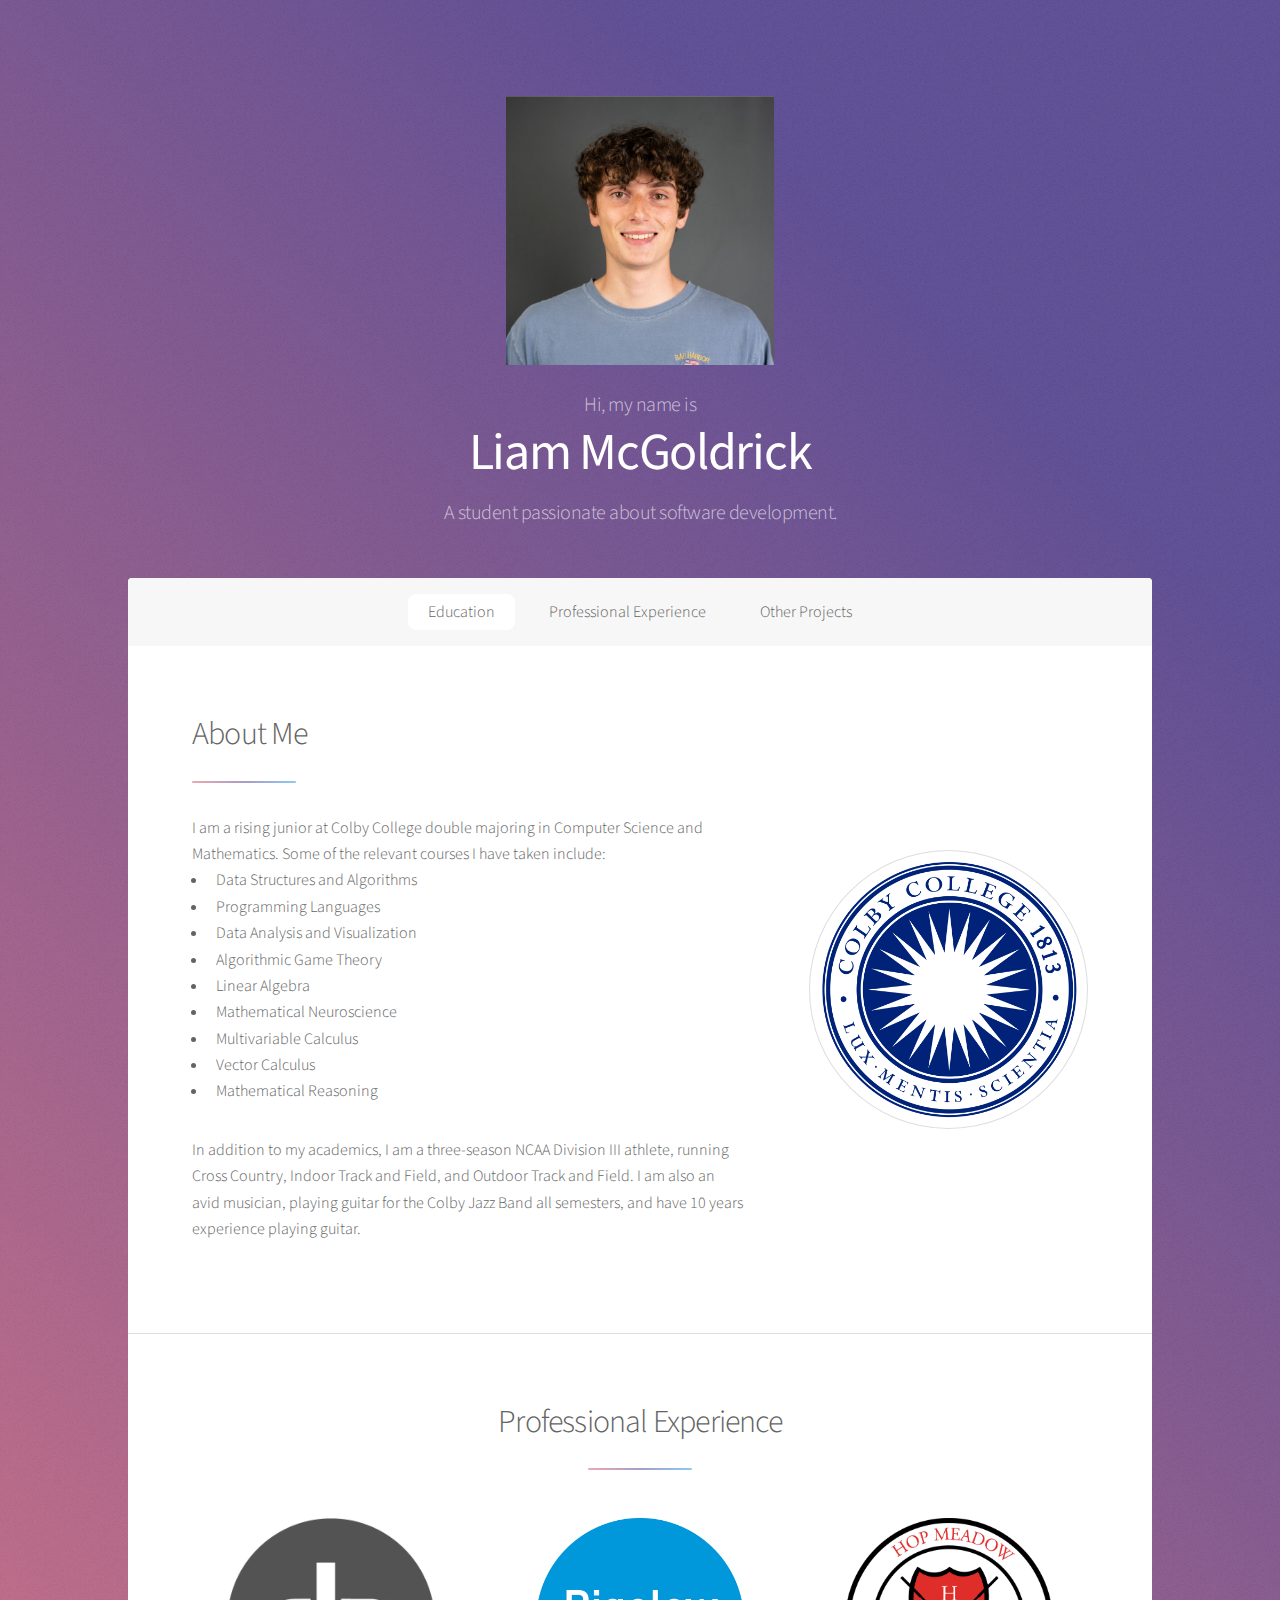
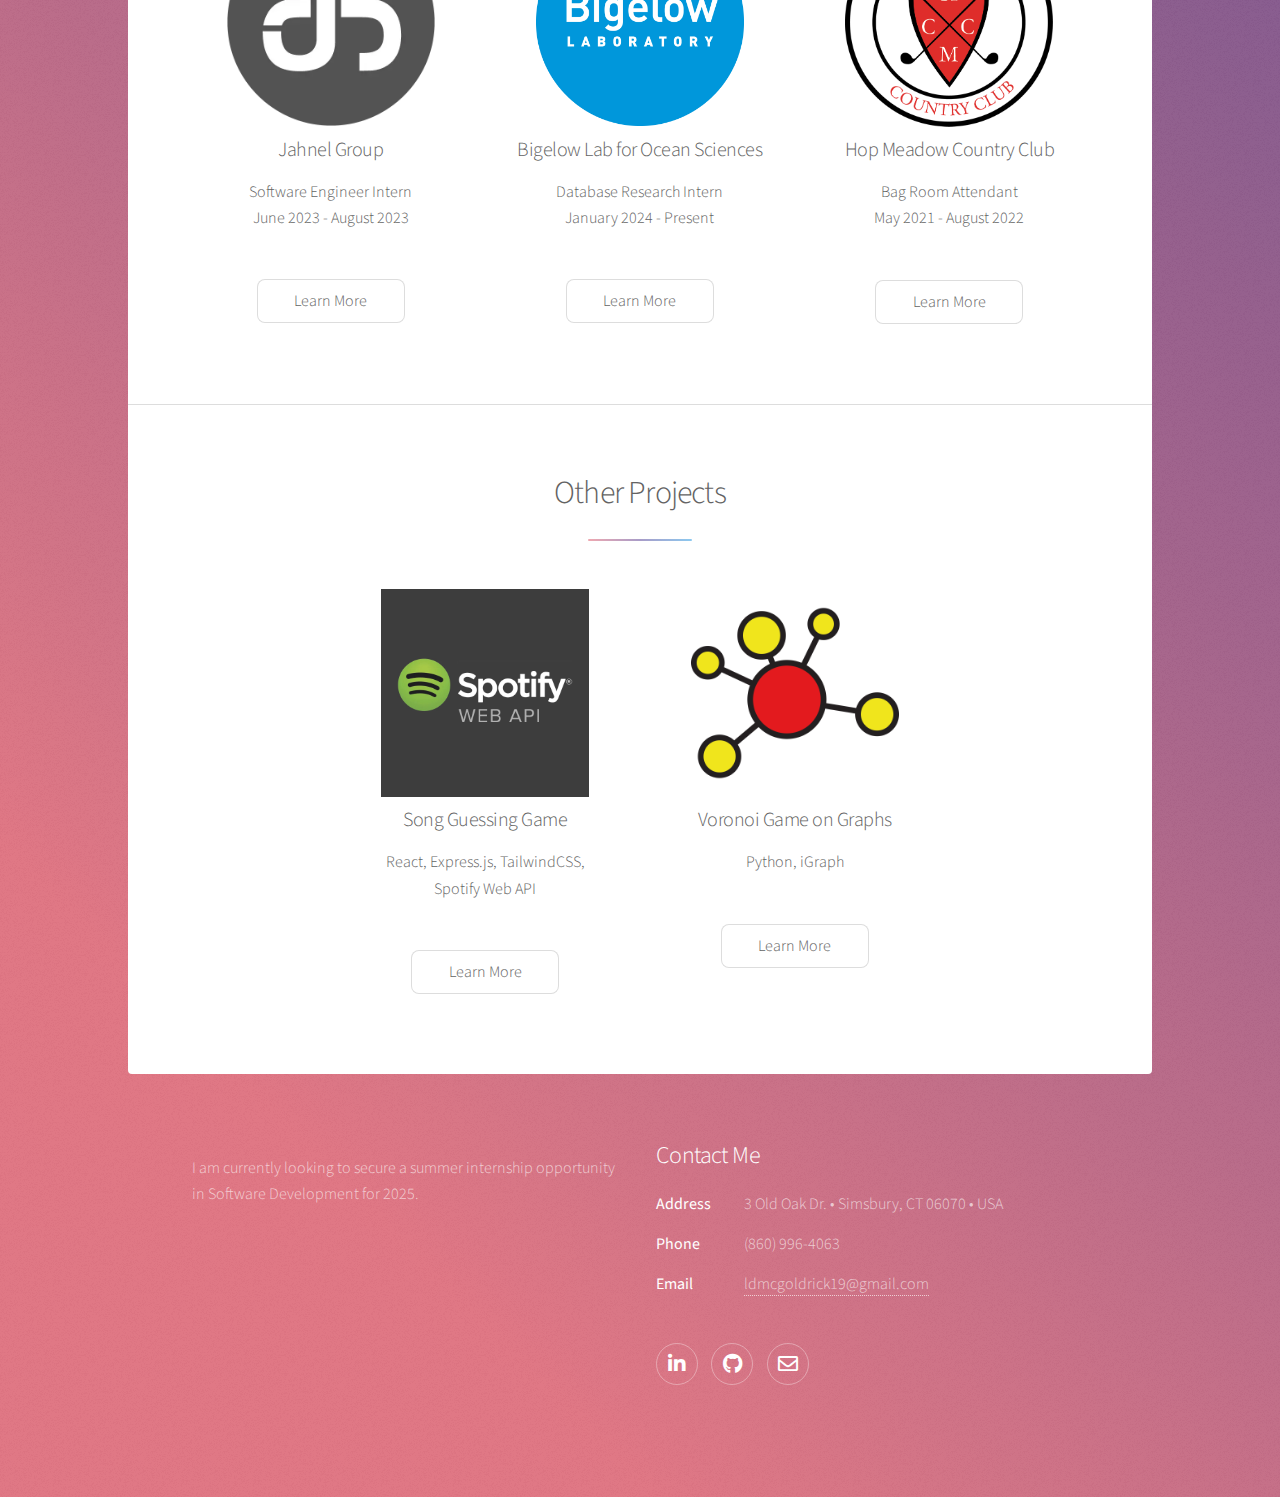
==== commit b6028e24: "fixed git issue" ====
--- a/index.html
+++ b/index.html
@@ -72,7 +72,7 @@
 											<li>Vector Calculus</li>
 											<li>Mathematical Reasoning</li>
 										</ul>
-										<p>In addition to my academics, I am a three-season NCAA Division III athlete, running Cross Country, Indoor Track and Field, and Outdoor Track and Field. I also am an avid musician, playing guitar for the Colby Jazz Band all semesters, and have 10 years experience playing guitar.</p><br />
+										<p>In addition to my academics, I am a three-season NCAA Division III athlete, running Cross Country, Indoor Track and Field, and Outdoor Track and Field. I am also an avid musician, playing guitar for the Colby Jazz Band all semesters, and have 10 years experience playing guitar.</p><br />
 										<!-- <ul class="actions">
 											<li><a href="generic.html" class="button">Learn More</a></li>
 										</ul> -->
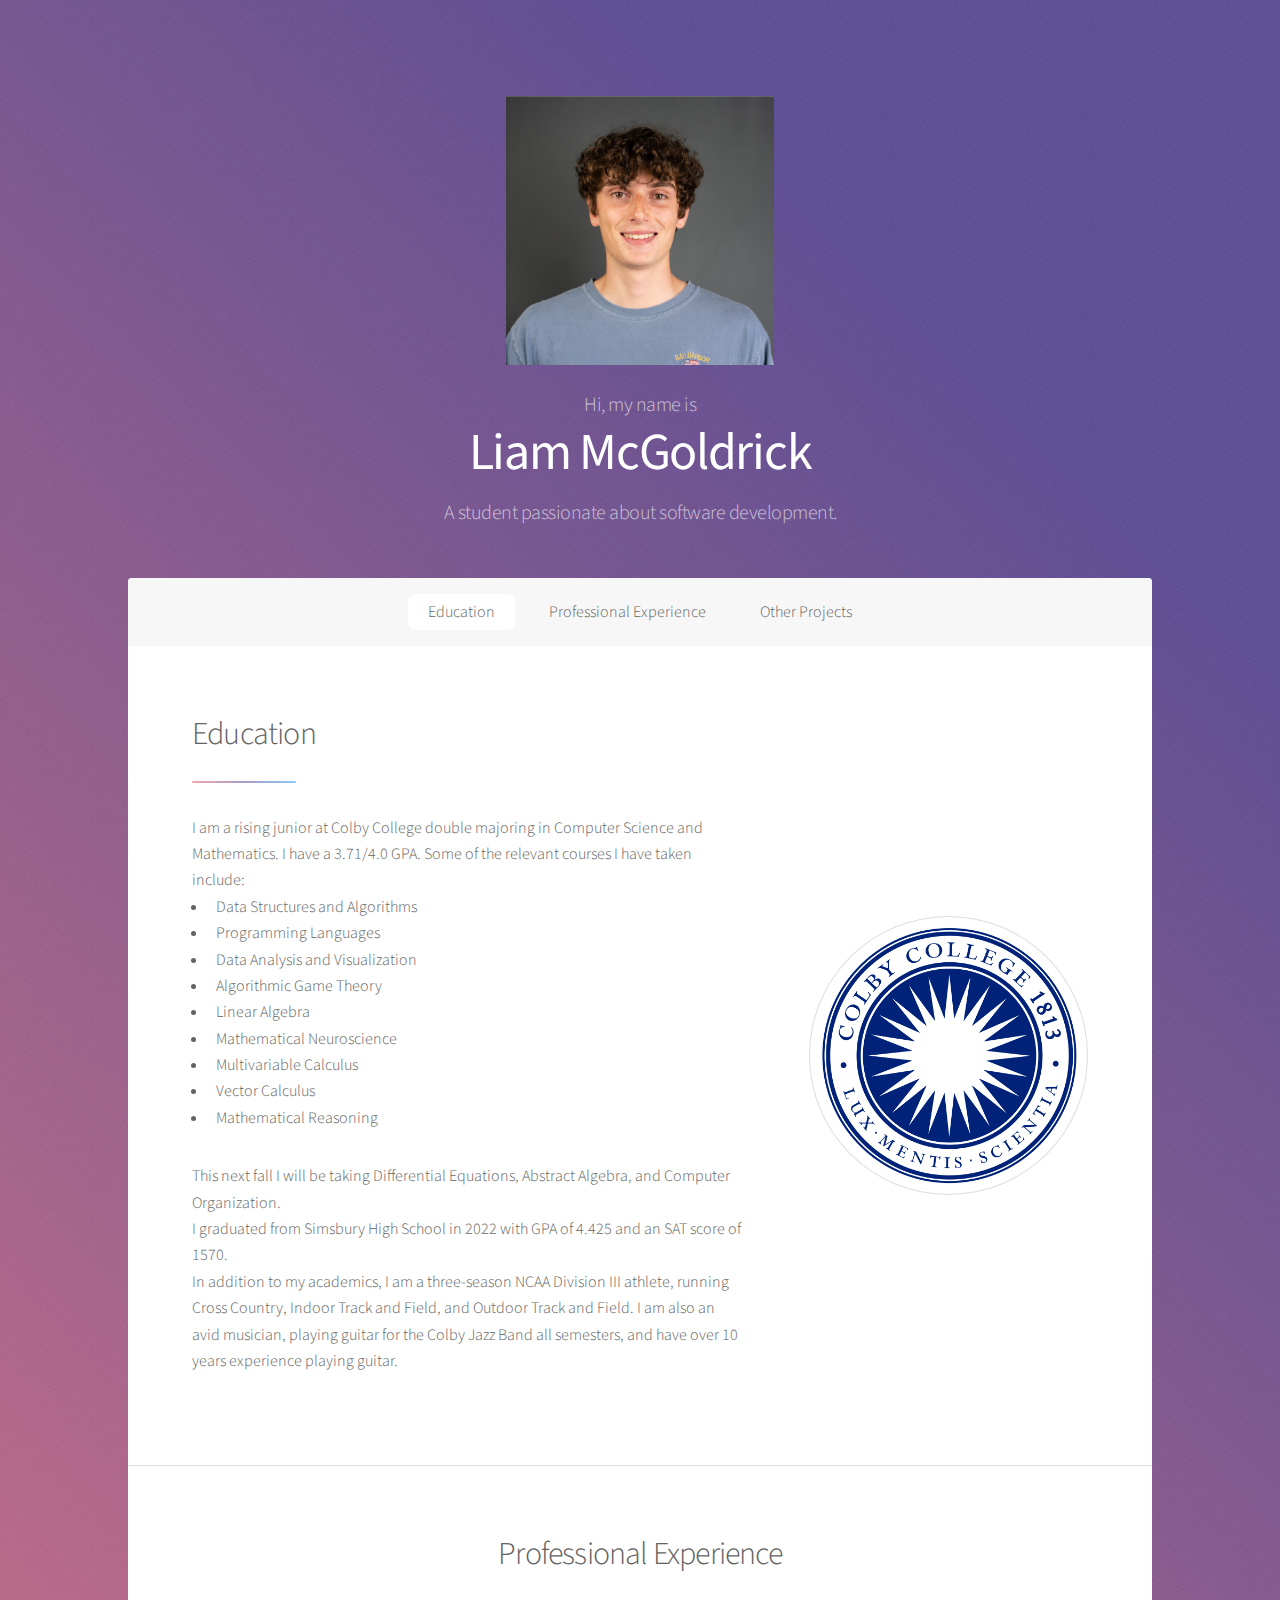
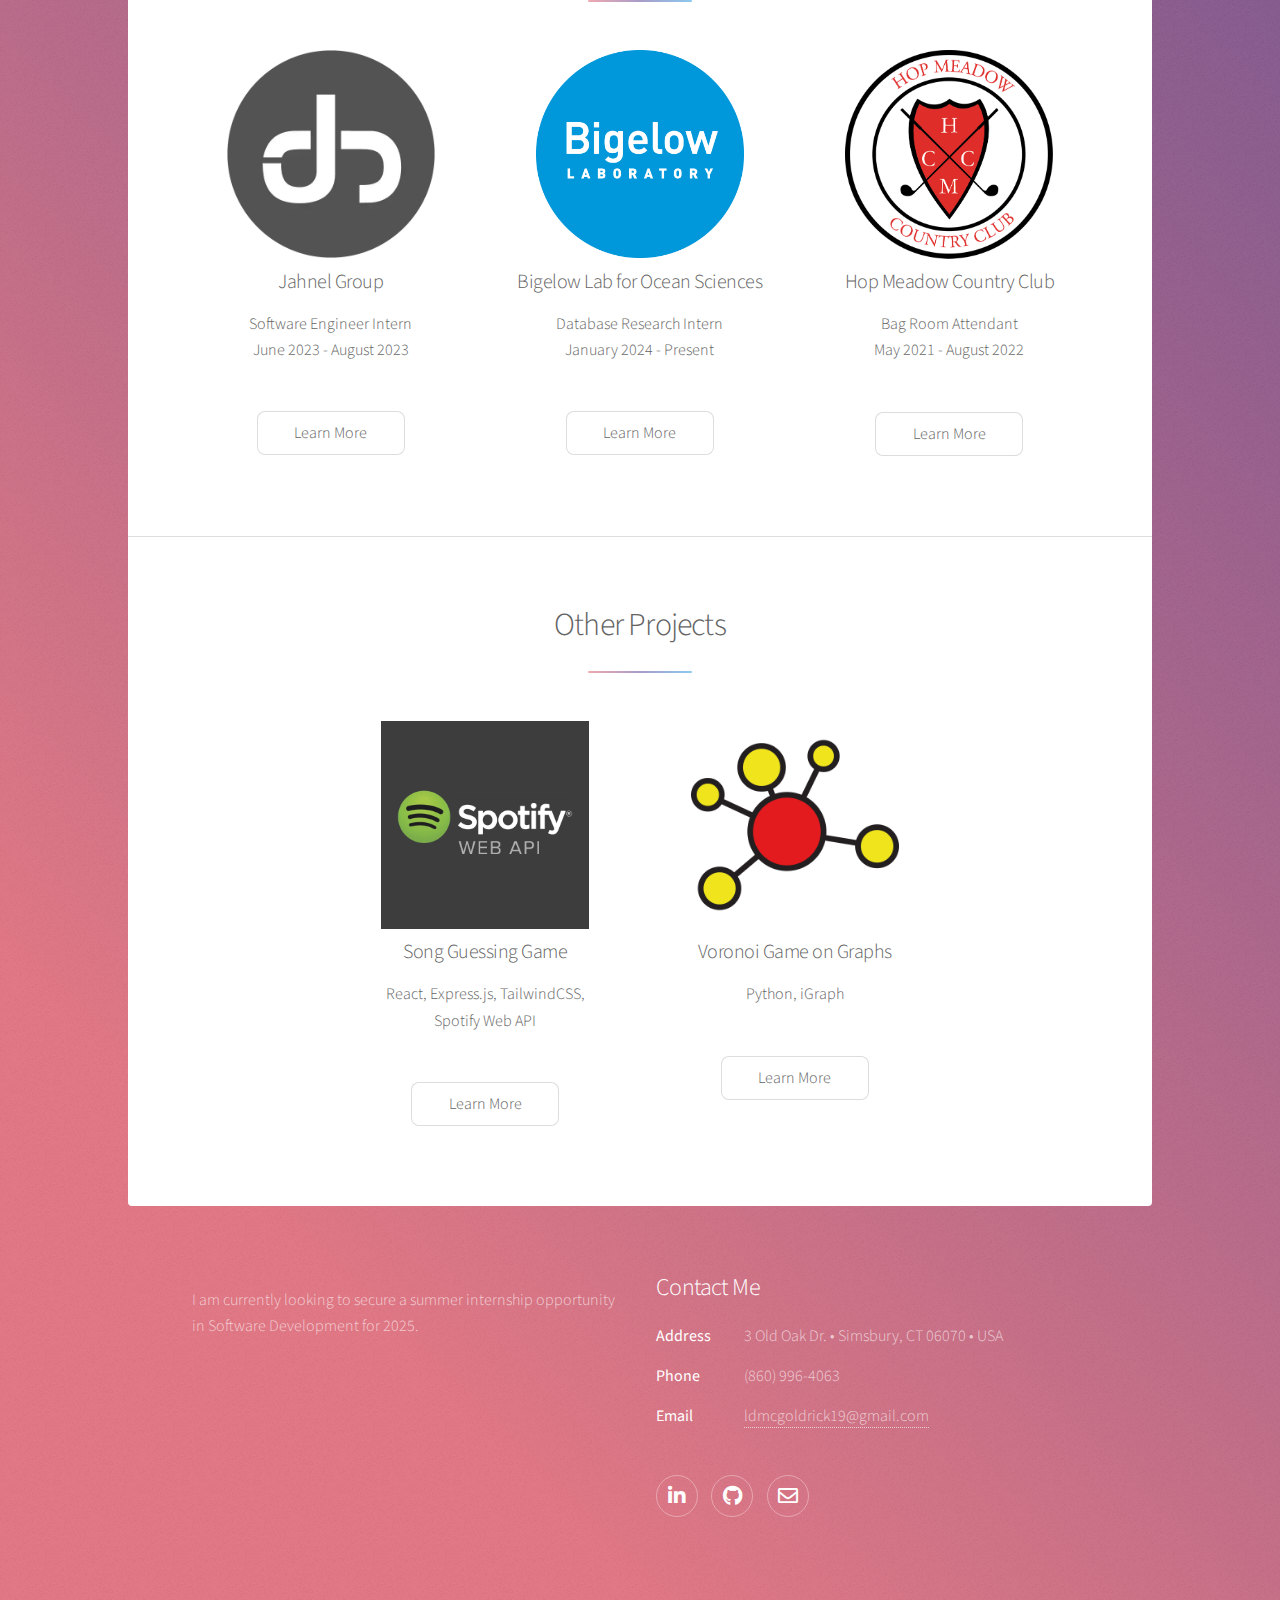
==== commit 4c7d86b5: "fixed some text" ====
--- a/index.html
+++ b/index.html
@@ -58,9 +58,9 @@
 								<div class="spotlight">
 									<div class="content">
 										<header class="major">
-											<h2>About Me</h2>
+											<h2>Education</h2>
 										</header>
-										<p>I am a rising junior at Colby College double majoring in Computer Science and Mathematics. Some of the relevant courses I have taken include: </p>
+										<p>I am a rising junior at Colby College double majoring in Computer Science and Mathematics. I have a 3.71/4.0 GPA. Some of the relevant courses I have taken include: </p>
 										<ul>
 											<li>Data Structures and Algorithms</li>
 											<li>Programming Languages</li>
@@ -72,7 +72,9 @@
 											<li>Vector Calculus</li>
 											<li>Mathematical Reasoning</li>
 										</ul>
-										<p>In addition to my academics, I am a three-season NCAA Division III athlete, running Cross Country, Indoor Track and Field, and Outdoor Track and Field. I am also an avid musician, playing guitar for the Colby Jazz Band all semesters, and have 10 years experience playing guitar.</p><br />
+										<p>This next fall I will be taking Differential Equations, Abstract Algebra, and Computer Organization.</p>
+										<p>I graduated from Simsbury High School in 2022 with GPA of 4.425 and an SAT score of 1570.</p>
+										<p>In addition to my academics, I am a three-season NCAA Division III athlete, running Cross Country, Indoor Track and Field, and Outdoor Track and Field. I am also an avid musician, playing guitar for the Colby Jazz Band all semesters, and have over 10 years experience playing guitar.</p><br />
 										<!-- <ul class="actions">
 											<li><a href="generic.html" class="button">Learn More</a></li>
 										</ul> -->
